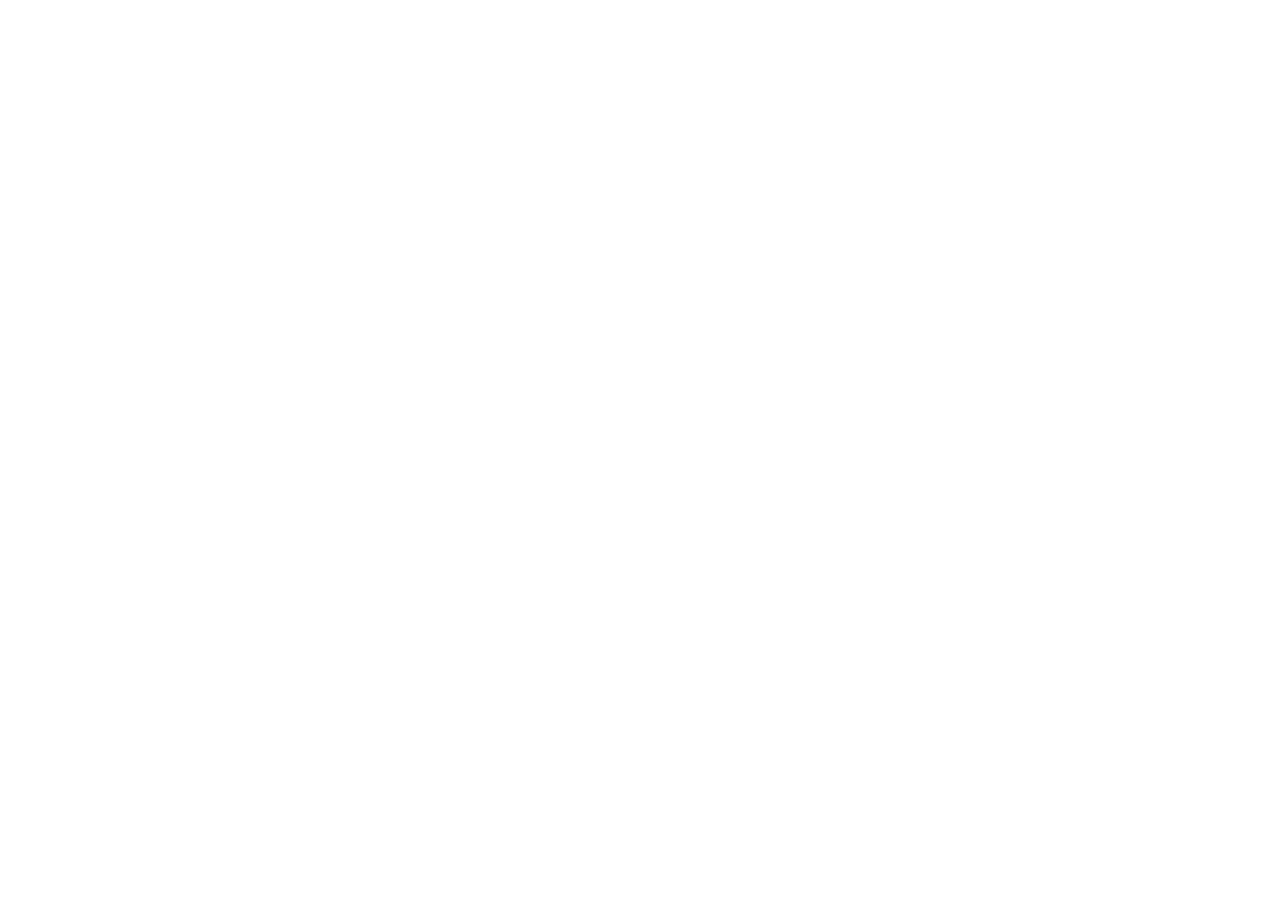
==== flower.html @ 4565fd96 "Add files via upload" ====
<!DOCTYPE html>
<html lang="en">

<head>
  <meta charset="UTF-8">
  <meta http-equiv="X-UA-Compatible" content="IE=edge">
  <meta name="viewport" content="width=device-width, initial-scale=1.0">
  <link rel="shortcut icon" href="images/gift.png" type="image/x-icon">
  <link rel="stylesheet" href="css/style.css">

  <!-- Document Title -->
  <title>FLOWERS</title>
</head>

<body class="not-loaded">
  <!-- Background -->
  <div class="night"></div>

  <!-- Flower -->
  <div class="flowers">
    <div class="flower flower--1">
      <div class="flower__leafs flower__leafs--1">
        <div class="flower__leaf flower__leaf--1"></div>
        <div class="flower__leaf flower__leaf--2"></div>
        <div class="flower__leaf flower__leaf--3"></div>
        <div class="flower__leaf flower__leaf--4"></div>
        <div class="flower__white-circle"></div>

        <div class="flower__light flower__light--1"></div>
        <div class="flower__light flower__light--2"></div>
        <div class="flower__light flower__light--3"></div>
        <div class="flower__light flower__light--4"></div>
        <div class="flower__light flower__light--5"></div>
        <div class="flower__light flower__light--6"></div>
        <div class="flower__light flower__light--7"></div>
        <div class="flower__light flower__light--8"></div>

      </div>
      <div class="flower__line">
        <div class="flower__line__leaf flower__line__leaf--1"></div>
        <div class="flower__line__leaf flower__line__leaf--2"></div>
        <div class="flower__line__leaf flower__line__leaf--3"></div>
        <div class="flower__line__leaf flower__line__leaf--4"></div>
        <div class="flower__line__leaf flower__line__leaf--5"></div>
        <div class="flower__line__leaf flower__line__leaf--6"></div>
      </div>
    </div>

    <div class="flower flower--2">
      <div class="flower__leafs flower__leafs--2">
        <div class="flower__leaf flower__leaf--1"></div>
        <div class="flower__leaf flower__leaf--2"></div>
        <div class="flower__leaf flower__leaf--3"></div>
        <div class="flower__leaf flower__leaf--4"></div>
        <div class="flower__white-circle"></div>

        <div class="flower__light flower__light--1"></div>
        <div class="flower__light flower__light--2"></div>
        <div class="flower__light flower__light--3"></div>
        <div class="flower__light flower__light--4"></div>
        <div class="flower__light flower__light--5"></div>
        <div class="flower__light flower__light--6"></div>
        <div class="flower__light flower__light--7"></div>
        <div class="flower__light flower__light--8"></div>

      </div>
      <div class="flower__line">
        <div class="flower__line__leaf flower__line__leaf--1"></div>
        <div class="flower__line__leaf flower__line__leaf--2"></div>
        <div class="flower__line__leaf flower__line__leaf--3"></div>
        <div class="flower__line__leaf flower__line__leaf--4"></div>
      </div>
    </div>

    <div class="flower flower--3">
      <div class="flower__leafs flower__leafs--3">
        <div class="flower__leaf flower__leaf--1"></div>
        <div class="flower__leaf flower__leaf--2"></div>
        <div class="flower__leaf flower__leaf--3"></div>
        <div class="flower__leaf flower__leaf--4"></div>
        <div class="flower__white-circle"></div>

        <div class="flower__light flower__light--1"></div>
        <div class="flower__light flower__light--2"></div>
        <div class="flower__light flower__light--3"></div>
        <div class="flower__light flower__light--4"></div>
        <div class="flower__light flower__light--5"></div>
        <div class="flower__light flower__light--6"></div>
        <div class="flower__light flower__light--7"></div>
        <div class="flower__light flower__light--8"></div>

      </div>
      <div class="flower__line">
        <div class="flower__line__leaf flower__line__leaf--1"></div>
        <div class="flower__line__leaf flower__line__leaf--2"></div>
        <div class="flower__line__leaf flower__line__leaf--3"></div>
        <div class="flower__line__leaf flower__line__leaf--4"></div>
      </div>
    </div>

    <div class="grow-ans" style="--d:1.2s">
      <div class="flower__g-long">
        <div class="flower__g-long__top"></div>
        <div class="flower__g-long__bottom"></div>
      </div>
    </div>

    <div class="growing-grass">
      <div class="flower__grass flower__grass--1">
        <div class="flower__grass--top"></div>
        <div class="flower__grass--bottom"></div>
        <div class="flower__grass__leaf flower__grass__leaf--1"></div>
        <div class="flower__grass__leaf flower__grass__leaf--2"></div>
        <div class="flower__grass__leaf flower__grass__leaf--3"></div>
        <div class="flower__grass__leaf flower__grass__leaf--4"></div>
        <div class="flower__grass__leaf flower__grass__leaf--5"></div>
        <div class="flower__grass__leaf flower__grass__leaf--6"></div>
        <div class="flower__grass__leaf flower__grass__leaf--7"></div>
        <div class="flower__grass__leaf flower__grass__leaf--8"></div>
        <div class="flower__grass__overlay"></div>
      </div>
    </div>

    <div class="growing-grass">
      <div class="flower__grass flower__grass--2">
        <div class="flower__grass--top"></div>
        <div class="flower__grass--bottom"></div>
        <div class="flower__grass__leaf flower__grass__leaf--1"></div>
        <div class="flower__grass__leaf flower__grass__leaf--2"></div>
        <div class="flower__grass__leaf flower__grass__leaf--3"></div>
        <div class="flower__grass__leaf flower__grass__leaf--4"></div>
        <div class="flower__grass__leaf flower__grass__leaf--5"></div>
        <div class="flower__grass__leaf flower__grass__leaf--6"></div>
        <div class="flower__grass__leaf flower__grass__leaf--7"></div>
        <div class="flower__grass__leaf flower__grass__leaf--8"></div>
        <div class="flower__grass__overlay"></div>
      </div>
    </div>

    <div class="grow-ans" style="--d:2.4s">
      <div class="flower__g-right flower__g-right--1">
        <div class="leaf"></div>
      </div>
    </div>

    <div class="grow-ans" style="--d:2.8s">
      <div class="flower__g-right flower__g-right--2">
        <div class="leaf"></div>
      </div>
    </div>

    <div class="grow-ans" style="--d:2.8s">
      <div class="flower__g-front">
        <div class="flower__g-front__leaf-wrapper flower__g-front__leaf-wrapper--1">
          <div class="flower__g-front__leaf"></div>
        </div>
        <div class="flower__g-front__leaf-wrapper flower__g-front__leaf-wrapper--2">
          <div class="flower__g-front__leaf"></div>
        </div>
        <div class="flower__g-front__leaf-wrapper flower__g-front__leaf-wrapper--3">
          <div class="flower__g-front__leaf"></div>
        </div>
        <div class="flower__g-front__leaf-wrapper flower__g-front__leaf-wrapper--4">
          <div class="flower__g-front__leaf"></div>
        </div>
        <div class="flower__g-front__leaf-wrapper flower__g-front__leaf-wrapper--5">
          <div class="flower__g-front__leaf"></div>
        </div>
        <div class="flower__g-front__leaf-wrapper flower__g-front__leaf-wrapper--6">
          <div class="flower__g-front__leaf"></div>
        </div>
        <div class="flower__g-front__leaf-wrapper flower__g-front__leaf-wrapper--7">
          <div class="flower__g-front__leaf"></div>
        </div>
        <div class="flower__g-front__leaf-wrapper flower__g-front__leaf-wrapper--8">
          <div class="flower__g-front__leaf"></div>
        </div>
        <div class="flower__g-front__line"></div>
      </div>
    </div>

    <div class="grow-ans" style="--d:3.2s">
      <div class="flower__g-fr">
        <div class="leaf"></div>
        <div class="flower__g-fr__leaf flower__g-fr__leaf--1"></div>
        <div class="flower__g-fr__leaf flower__g-fr__leaf--2"></div>
        <div class="flower__g-fr__leaf flower__g-fr__leaf--3"></div>
        <div class="flower__g-fr__leaf flower__g-fr__leaf--4"></div>
        <div class="flower__g-fr__leaf flower__g-fr__leaf--5"></div>
        <div class="flower__g-fr__leaf flower__g-fr__leaf--6"></div>
        <div class="flower__g-fr__leaf flower__g-fr__leaf--7"></div>
        <div class="flower__g-fr__leaf flower__g-fr__leaf--8"></div>
      </div>
    </div>

    <div class="long-g long-g--0">
      <div class="grow-ans" style="--d:3s">
        <div class="leaf leaf--0"></div>
      </div>
      <div class="grow-ans" style="--d:2.2s">
        <div class="leaf leaf--1"></div>
      </div>
      <div class="grow-ans" style="--d:3.4s">
        <div class="leaf leaf--2"></div>
      </div>
      <div class="grow-ans" style="--d:3.6s">
        <div class="leaf leaf--3"></div>
      </div>
    </div>

    <div class="long-g long-g--1">
      <div class="grow-ans" style="--d:3.6s">
        <div class="leaf leaf--0"></div>
      </div>
      <div class="grow-ans" style="--d:3.8s">
        <div class="leaf leaf--1"></div>
      </div>
      <div class="grow-ans" style="--d:4s">
        <div class="leaf leaf--2"></div>
      </div>
      <div class="grow-ans" style="--d:4.2s">
        <div class="leaf leaf--3"></div>
      </div>
    </div>

    <div class="long-g long-g--2">
      <div class="grow-ans" style="--d:4s">
        <div class="leaf leaf--0"></div>
      </div>
      <div class="grow-ans" style="--d:4.2s">
        <div class="leaf leaf--1"></div>
      </div>
      <div class="grow-ans" style="--d:4.4s">
        <div class="leaf leaf--2"></div>
      </div>
      <div class="grow-ans" style="--d:4.6s">
        <div class="leaf leaf--3"></div>
      </div>
    </div>

    <div class="long-g long-g--3">
      <div class="grow-ans" style="--d:4s">
        <div class="leaf leaf--0"></div>
      </div>
      <div class="grow-ans" style="--d:4.2s">
        <div class="leaf leaf--1"></div>
      </div>
      <div class="grow-ans" style="--d:3s">
        <div class="leaf leaf--2"></div>
      </div>
      <div class="grow-ans" style="--d:3.6s">
        <div class="leaf leaf--3"></div>
      </div>
    </div>

    <div class="long-g long-g--4">
      <div class="grow-ans" style="--d:4s">
        <div class="leaf leaf--0"></div>
      </div>
      <div class="grow-ans" style="--d:4.2s">
        <div class="leaf leaf--1"></div>
      </div>
      <div class="grow-ans" style="--d:3s">
        <div class="leaf leaf--2"></div>
      </div>
      <div class="grow-ans" style="--d:3.6s">
        <div class="leaf leaf--3"></div>
      </div>
    </div>

    <div class="long-g long-g--5">
      <div class="grow-ans" style="--d:4s">
        <div class="leaf leaf--0"></div>
      </div>
      <div class="grow-ans" style="--d:4.2s">
        <div class="leaf leaf--1"></div>
      </div>
      <div class="grow-ans" style="--d:3s">
        <div class="leaf leaf--2"></div>
      </div>
      <div class="grow-ans" style="--d:3.6s">
        <div class="leaf leaf--3"></div>
      </div>
    </div>

    <div class="long-g long-g--6">
      <div class="grow-ans" style="--d:4.2s">
        <div class="leaf leaf--0"></div>
      </div>
      <div class="grow-ans" style="--d:4.4s">
        <div class="leaf leaf--1"></div>
      </div>
      <div class="grow-ans" style="--d:4.6s">
        <div class="leaf leaf--2"></div>
      </div>
      <div class="grow-ans" style="--d:4.8s">
        <div class="leaf leaf--3"></div>
      </div>
    </div>

    <div class="long-g long-g--7">
      <div class="grow-ans" style="--d:3s">
        <div class="leaf leaf--0"></div>
      </div>
      <div class="grow-ans" style="--d:3.2s">
        <div class="leaf leaf--1"></div>
      </div>
      <div class="grow-ans" style="--d:3.5s">
        <div class="leaf leaf--2"></div>
      </div>
      <div class="grow-ans" style="--d:3.6s">
        <div class="leaf leaf--3"></div>
      </div>
    </div>
  </div>

  <!-- Title -->
  <h1 class="title"><span id="title"></span></h1>
</body>

</html>

<!-- Import Javascript -->
<script src="js/main.js"></script>
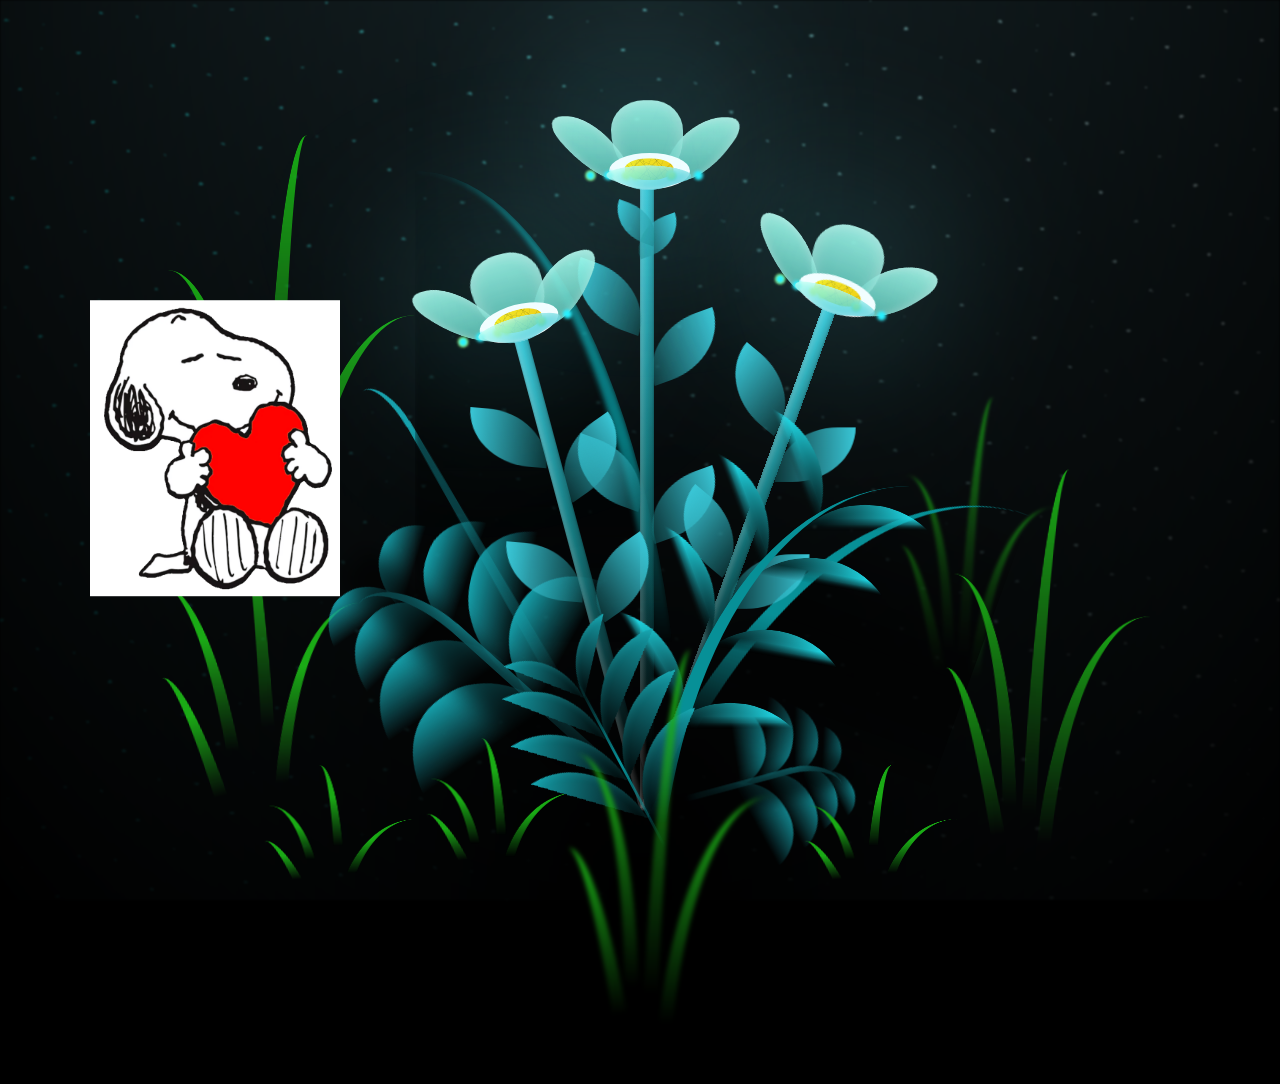
==== commit 27d52bd0: "snoopy works!! and added a cute miffy" ====
--- a/flower.html
+++ b/flower.html
@@ -1,324 +1,325 @@
-<!DOCTYPE html>
-<html lang="en">
-
-<head>
-  <meta charset="UTF-8">
-  <meta http-equiv="X-UA-Compatible" content="IE=edge">
-  <meta name="viewport" content="width=device-width, initial-scale=1.0">
-  <link rel="shortcut icon" href="images/gift.png" type="image/x-icon">
-  <link rel="stylesheet" href="css/style.css">
-
-  <!-- Document Title -->
-  <title>FLOWERS</title>
-</head>
-
-<body class="not-loaded">
-  <!-- Background -->
-  <div class="night"></div>
-
-  <!-- Flower -->
-  <div class="flowers">
-    <div class="flower flower--1">
-      <div class="flower__leafs flower__leafs--1">
-        <div class="flower__leaf flower__leaf--1"></div>
-        <div class="flower__leaf flower__leaf--2"></div>
-        <div class="flower__leaf flower__leaf--3"></div>
-        <div class="flower__leaf flower__leaf--4"></div>
-        <div class="flower__white-circle"></div>
-
-        <div class="flower__light flower__light--1"></div>
-        <div class="flower__light flower__light--2"></div>
-        <div class="flower__light flower__light--3"></div>
-        <div class="flower__light flower__light--4"></div>
-        <div class="flower__light flower__light--5"></div>
-        <div class="flower__light flower__light--6"></div>
-        <div class="flower__light flower__light--7"></div>
-        <div class="flower__light flower__light--8"></div>
-
-      </div>
-      <div class="flower__line">
-        <div class="flower__line__leaf flower__line__leaf--1"></div>
-        <div class="flower__line__leaf flower__line__leaf--2"></div>
-        <div class="flower__line__leaf flower__line__leaf--3"></div>
-        <div class="flower__line__leaf flower__line__leaf--4"></div>
-        <div class="flower__line__leaf flower__line__leaf--5"></div>
-        <div class="flower__line__leaf flower__line__leaf--6"></div>
-      </div>
-    </div>
-
-    <div class="flower flower--2">
-      <div class="flower__leafs flower__leafs--2">
-        <div class="flower__leaf flower__leaf--1"></div>
-        <div class="flower__leaf flower__leaf--2"></div>
-        <div class="flower__leaf flower__leaf--3"></div>
-        <div class="flower__leaf flower__leaf--4"></div>
-        <div class="flower__white-circle"></div>
-
-        <div class="flower__light flower__light--1"></div>
-        <div class="flower__light flower__light--2"></div>
-        <div class="flower__light flower__light--3"></div>
-        <div class="flower__light flower__light--4"></div>
-        <div class="flower__light flower__light--5"></div>
-        <div class="flower__light flower__light--6"></div>
-        <div class="flower__light flower__light--7"></div>
-        <div class="flower__light flower__light--8"></div>
-
-      </div>
-      <div class="flower__line">
-        <div class="flower__line__leaf flower__line__leaf--1"></div>
-        <div class="flower__line__leaf flower__line__leaf--2"></div>
-        <div class="flower__line__leaf flower__line__leaf--3"></div>
-        <div class="flower__line__leaf flower__line__leaf--4"></div>
-      </div>
-    </div>
-
-    <div class="flower flower--3">
-      <div class="flower__leafs flower__leafs--3">
-        <div class="flower__leaf flower__leaf--1"></div>
-        <div class="flower__leaf flower__leaf--2"></div>
-        <div class="flower__leaf flower__leaf--3"></div>
-        <div class="flower__leaf flower__leaf--4"></div>
-        <div class="flower__white-circle"></div>
-
-        <div class="flower__light flower__light--1"></div>
-        <div class="flower__light flower__light--2"></div>
-        <div class="flower__light flower__light--3"></div>
-        <div class="flower__light flower__light--4"></div>
-        <div class="flower__light flower__light--5"></div>
-        <div class="flower__light flower__light--6"></div>
-        <div class="flower__light flower__light--7"></div>
-        <div class="flower__light flower__light--8"></div>
-
-      </div>
-      <div class="flower__line">
-        <div class="flower__line__leaf flower__line__leaf--1"></div>
-        <div class="flower__line__leaf flower__line__leaf--2"></div>
-        <div class="flower__line__leaf flower__line__leaf--3"></div>
-        <div class="flower__line__leaf flower__line__leaf--4"></div>
-      </div>
-    </div>
-
-    <div class="grow-ans" style="--d:1.2s">
-      <div class="flower__g-long">
-        <div class="flower__g-long__top"></div>
-        <div class="flower__g-long__bottom"></div>
-      </div>
-    </div>
-
-    <div class="growing-grass">
-      <div class="flower__grass flower__grass--1">
-        <div class="flower__grass--top"></div>
-        <div class="flower__grass--bottom"></div>
-        <div class="flower__grass__leaf flower__grass__leaf--1"></div>
-        <div class="flower__grass__leaf flower__grass__leaf--2"></div>
-        <div class="flower__grass__leaf flower__grass__leaf--3"></div>
-        <div class="flower__grass__leaf flower__grass__leaf--4"></div>
-        <div class="flower__grass__leaf flower__grass__leaf--5"></div>
-        <div class="flower__grass__leaf flower__grass__leaf--6"></div>
-        <div class="flower__grass__leaf flower__grass__leaf--7"></div>
-        <div class="flower__grass__leaf flower__grass__leaf--8"></div>
-        <div class="flower__grass__overlay"></div>
-      </div>
-    </div>
-
-    <div class="growing-grass">
-      <div class="flower__grass flower__grass--2">
-        <div class="flower__grass--top"></div>
-        <div class="flower__grass--bottom"></div>
-        <div class="flower__grass__leaf flower__grass__leaf--1"></div>
-        <div class="flower__grass__leaf flower__grass__leaf--2"></div>
-        <div class="flower__grass__leaf flower__grass__leaf--3"></div>
-        <div class="flower__grass__leaf flower__grass__leaf--4"></div>
-        <div class="flower__grass__leaf flower__grass__leaf--5"></div>
-        <div class="flower__grass__leaf flower__grass__leaf--6"></div>
-        <div class="flower__grass__leaf flower__grass__leaf--7"></div>
-        <div class="flower__grass__leaf flower__grass__leaf--8"></div>
-        <div class="flower__grass__overlay"></div>
-      </div>
-    </div>
-
-    <div class="grow-ans" style="--d:2.4s">
-      <div class="flower__g-right flower__g-right--1">
-        <div class="leaf"></div>
-      </div>
-    </div>
-
-    <div class="grow-ans" style="--d:2.8s">
-      <div class="flower__g-right flower__g-right--2">
-        <div class="leaf"></div>
-      </div>
-    </div>
-
-    <div class="grow-ans" style="--d:2.8s">
-      <div class="flower__g-front">
-        <div class="flower__g-front__leaf-wrapper flower__g-front__leaf-wrapper--1">
-          <div class="flower__g-front__leaf"></div>
-        </div>
-        <div class="flower__g-front__leaf-wrapper flower__g-front__leaf-wrapper--2">
-          <div class="flower__g-front__leaf"></div>
-        </div>
-        <div class="flower__g-front__leaf-wrapper flower__g-front__leaf-wrapper--3">
-          <div class="flower__g-front__leaf"></div>
-        </div>
-        <div class="flower__g-front__leaf-wrapper flower__g-front__leaf-wrapper--4">
-          <div class="flower__g-front__leaf"></div>
-        </div>
-        <div class="flower__g-front__leaf-wrapper flower__g-front__leaf-wrapper--5">
-          <div class="flower__g-front__leaf"></div>
-        </div>
-        <div class="flower__g-front__leaf-wrapper flower__g-front__leaf-wrapper--6">
-          <div class="flower__g-front__leaf"></div>
-        </div>
-        <div class="flower__g-front__leaf-wrapper flower__g-front__leaf-wrapper--7">
-          <div class="flower__g-front__leaf"></div>
-        </div>
-        <div class="flower__g-front__leaf-wrapper flower__g-front__leaf-wrapper--8">
-          <div class="flower__g-front__leaf"></div>
-        </div>
-        <div class="flower__g-front__line"></div>
-      </div>
-    </div>
-
-    <div class="grow-ans" style="--d:3.2s">
-      <div class="flower__g-fr">
-        <div class="leaf"></div>
-        <div class="flower__g-fr__leaf flower__g-fr__leaf--1"></div>
-        <div class="flower__g-fr__leaf flower__g-fr__leaf--2"></div>
-        <div class="flower__g-fr__leaf flower__g-fr__leaf--3"></div>
-        <div class="flower__g-fr__leaf flower__g-fr__leaf--4"></div>
-        <div class="flower__g-fr__leaf flower__g-fr__leaf--5"></div>
-        <div class="flower__g-fr__leaf flower__g-fr__leaf--6"></div>
-        <div class="flower__g-fr__leaf flower__g-fr__leaf--7"></div>
-        <div class="flower__g-fr__leaf flower__g-fr__leaf--8"></div>
-      </div>
-    </div>
-
-    <div class="long-g long-g--0">
-      <div class="grow-ans" style="--d:3s">
-        <div class="leaf leaf--0"></div>
-      </div>
-      <div class="grow-ans" style="--d:2.2s">
-        <div class="leaf leaf--1"></div>
-      </div>
-      <div class="grow-ans" style="--d:3.4s">
-        <div class="leaf leaf--2"></div>
-      </div>
-      <div class="grow-ans" style="--d:3.6s">
-        <div class="leaf leaf--3"></div>
-      </div>
-    </div>
-
-    <div class="long-g long-g--1">
-      <div class="grow-ans" style="--d:3.6s">
-        <div class="leaf leaf--0"></div>
-      </div>
-      <div class="grow-ans" style="--d:3.8s">
-        <div class="leaf leaf--1"></div>
-      </div>
-      <div class="grow-ans" style="--d:4s">
-        <div class="leaf leaf--2"></div>
-      </div>
-      <div class="grow-ans" style="--d:4.2s">
-        <div class="leaf leaf--3"></div>
-      </div>
-    </div>
-
-    <div class="long-g long-g--2">
-      <div class="grow-ans" style="--d:4s">
-        <div class="leaf leaf--0"></div>
-      </div>
-      <div class="grow-ans" style="--d:4.2s">
-        <div class="leaf leaf--1"></div>
-      </div>
-      <div class="grow-ans" style="--d:4.4s">
-        <div class="leaf leaf--2"></div>
-      </div>
-      <div class="grow-ans" style="--d:4.6s">
-        <div class="leaf leaf--3"></div>
-      </div>
-    </div>
-
-    <div class="long-g long-g--3">
-      <div class="grow-ans" style="--d:4s">
-        <div class="leaf leaf--0"></div>
-      </div>
-      <div class="grow-ans" style="--d:4.2s">
-        <div class="leaf leaf--1"></div>
-      </div>
-      <div class="grow-ans" style="--d:3s">
-        <div class="leaf leaf--2"></div>
-      </div>
-      <div class="grow-ans" style="--d:3.6s">
-        <div class="leaf leaf--3"></div>
-      </div>
-    </div>
-
-    <div class="long-g long-g--4">
-      <div class="grow-ans" style="--d:4s">
-        <div class="leaf leaf--0"></div>
-      </div>
-      <div class="grow-ans" style="--d:4.2s">
-        <div class="leaf leaf--1"></div>
-      </div>
-      <div class="grow-ans" style="--d:3s">
-        <div class="leaf leaf--2"></div>
-      </div>
-      <div class="grow-ans" style="--d:3.6s">
-        <div class="leaf leaf--3"></div>
-      </div>
-    </div>
-
-    <div class="long-g long-g--5">
-      <div class="grow-ans" style="--d:4s">
-        <div class="leaf leaf--0"></div>
-      </div>
-      <div class="grow-ans" style="--d:4.2s">
-        <div class="leaf leaf--1"></div>
-      </div>
-      <div class="grow-ans" style="--d:3s">
-        <div class="leaf leaf--2"></div>
-      </div>
-      <div class="grow-ans" style="--d:3.6s">
-        <div class="leaf leaf--3"></div>
-      </div>
-    </div>
-
-    <div class="long-g long-g--6">
-      <div class="grow-ans" style="--d:4.2s">
-        <div class="leaf leaf--0"></div>
-      </div>
-      <div class="grow-ans" style="--d:4.4s">
-        <div class="leaf leaf--1"></div>
-      </div>
-      <div class="grow-ans" style="--d:4.6s">
-        <div class="leaf leaf--2"></div>
-      </div>
-      <div class="grow-ans" style="--d:4.8s">
-        <div class="leaf leaf--3"></div>
-      </div>
-    </div>
-
-    <div class="long-g long-g--7">
-      <div class="grow-ans" style="--d:3s">
-        <div class="leaf leaf--0"></div>
-      </div>
-      <div class="grow-ans" style="--d:3.2s">
-        <div class="leaf leaf--1"></div>
-      </div>
-      <div class="grow-ans" style="--d:3.5s">
-        <div class="leaf leaf--2"></div>
-      </div>
-      <div class="grow-ans" style="--d:3.6s">
-        <div class="leaf leaf--3"></div>
-      </div>
-    </div>
-  </div>
-
-  <!-- Title -->
-  <h1 class="title"><span id="title"></span></h1>
-</body>
-
-</html>
-
-<!-- Import Javascript -->
-<script src="js/main.js"></script>+<!DOCTYPE html>
+<html lang="en">
+<head>
+    <meta charset="UTF-8">
+    <meta http-equiv="X-UA-Compatible" content="IE=edge">
+    <meta name="viewport" content="width=device-width, initial-scale=1.0">
+    <link rel="stylesheet" href="css/main.css">
+    <link rel="icon" href="img/flowers.png" type="image/x-icon">
+    <title>flowersForFrancheska</title>
+</head>
+<body class="container">
+
+  <h1 id="title"></h1>
+
+
+  <div class="image2-container" style="position: fixed; left: 90px; top: 50%; transform: translateY(-50%); z-index: 1000;">
+    <img src="img/snoopyHoldingHeart.png" alt="snoopyHoldingHeart" class="cute-image2" style="width: 250px;">
+</div>
+
+
+
+
+  <!-- Pembuat code: https://codepen.io/mdusmanansari/pen/BamepLe -->
+    <div class="night"></div>
+    <div class="flowers">
+      <div class="flower flower--1">
+        <div class="flower__leafs flower__leafs--1">
+          <div class="flower__leaf flower__leaf--1"></div>
+          <div class="flower__leaf flower__leaf--2"></div>
+          <div class="flower__leaf flower__leaf--3"></div>
+          <div class="flower__leaf flower__leaf--4"></div>
+          <div class="flower__white-circle"></div>
+  
+          <div class="flower__light flower__light--1"></div>
+          <div class="flower__light flower__light--2"></div>
+          <div class="flower__light flower__light--3"></div>
+          <div class="flower__light flower__light--4"></div>
+          <div class="flower__light flower__light--5"></div>
+          <div class="flower__light flower__light--6"></div>
+          <div class="flower__light flower__light--7"></div>
+          <div class="flower__light flower__light--8"></div>
+  
+        </div>
+        <div class="flower__line">
+          <div class="flower__line__leaf flower__line__leaf--1"></div>
+          <div class="flower__line__leaf flower__line__leaf--2"></div>
+          <div class="flower__line__leaf flower__line__leaf--3"></div>
+          <div class="flower__line__leaf flower__line__leaf--4"></div>
+          <div class="flower__line__leaf flower__line__leaf--5"></div>
+          <div class="flower__line__leaf flower__line__leaf--6"></div>
+        </div>
+      </div>
+  
+      <div class="flower flower--2">
+        <div class="flower__leafs flower__leafs--2">
+          <div class="flower__leaf flower__leaf--1"></div>
+          <div class="flower__leaf flower__leaf--2"></div>
+          <div class="flower__leaf flower__leaf--3"></div>
+          <div class="flower__leaf flower__leaf--4"></div>
+          <div class="flower__white-circle"></div>
+  
+          <div class="flower__light flower__light--1"></div>
+          <div class="flower__light flower__light--2"></div>
+          <div class="flower__light flower__light--3"></div>
+          <div class="flower__light flower__light--4"></div>
+          <div class="flower__light flower__light--5"></div>
+          <div class="flower__light flower__light--6"></div>
+          <div class="flower__light flower__light--7"></div>
+          <div class="flower__light flower__light--8"></div>
+  
+        </div>
+        <div class="flower__line">
+          <div class="flower__line__leaf flower__line__leaf--1"></div>
+          <div class="flower__line__leaf flower__line__leaf--2"></div>
+          <div class="flower__line__leaf flower__line__leaf--3"></div>
+          <div class="flower__line__leaf flower__line__leaf--4"></div>
+        </div>
+      </div>
+  
+      <div class="flower flower--3">
+        <div class="flower__leafs flower__leafs--3">
+          <div class="flower__leaf flower__leaf--1"></div>
+          <div class="flower__leaf flower__leaf--2"></div>
+          <div class="flower__leaf flower__leaf--3"></div>
+          <div class="flower__leaf flower__leaf--4"></div>
+          <div class="flower__white-circle"></div>
+  
+          <div class="flower__light flower__light--1"></div>
+          <div class="flower__light flower__light--2"></div>
+          <div class="flower__light flower__light--3"></div>
+          <div class="flower__light flower__light--4"></div>
+          <div class="flower__light flower__light--5"></div>
+          <div class="flower__light flower__light--6"></div>
+          <div class="flower__light flower__light--7"></div>
+          <div class="flower__light flower__light--8"></div>
+  
+        </div>
+        <div class="flower__line">
+          <div class="flower__line__leaf flower__line__leaf--1"></div>
+          <div class="flower__line__leaf flower__line__leaf--2"></div>
+          <div class="flower__line__leaf flower__line__leaf--3"></div>
+          <div class="flower__line__leaf flower__line__leaf--4"></div>
+        </div>
+      </div>
+  
+      <div class="grow-ans" style="--d:1.2s">
+        <div class="flower__g-long">
+          <div class="flower__g-long__top"></div>
+          <div class="flower__g-long__bottom"></div>
+        </div>
+      </div>
+  
+      <div class="growing-grass">
+        <div class="flower__grass flower__grass--1">
+          <div class="flower__grass--top"></div>
+          <div class="flower__grass--bottom"></div>
+          <div class="flower__grass__leaf flower__grass__leaf--1"></div>
+          <div class="flower__grass__leaf flower__grass__leaf--2"></div>
+          <div class="flower__grass__leaf flower__grass__leaf--3"></div>
+          <div class="flower__grass__leaf flower__grass__leaf--4"></div>
+          <div class="flower__grass__leaf flower__grass__leaf--5"></div>
+          <div class="flower__grass__leaf flower__grass__leaf--6"></div>
+          <div class="flower__grass__leaf flower__grass__leaf--7"></div>
+          <div class="flower__grass__leaf flower__grass__leaf--8"></div>
+          <div class="flower__grass__overlay"></div>
+        </div>
+      </div>
+  
+      <div class="growing-grass">
+        <div class="flower__grass flower__grass--2">
+          <div class="flower__grass--top"></div>
+          <div class="flower__grass--bottom"></div>
+          <div class="flower__grass__leaf flower__grass__leaf--1"></div>
+          <div class="flower__grass__leaf flower__grass__leaf--2"></div>
+          <div class="flower__grass__leaf flower__grass__leaf--3"></div>
+          <div class="flower__grass__leaf flower__grass__leaf--4"></div>
+          <div class="flower__grass__leaf flower__grass__leaf--5"></div>
+          <div class="flower__grass__leaf flower__grass__leaf--6"></div>
+          <div class="flower__grass__leaf flower__grass__leaf--7"></div>
+          <div class="flower__grass__leaf flower__grass__leaf--8"></div>
+          <div class="flower__grass__overlay"></div>
+        </div>
+      </div>
+  
+      <div class="grow-ans" style="--d:2.4s">
+        <div class="flower__g-right flower__g-right--1">
+          <div class="leaf"></div>
+        </div>
+      </div>
+  
+      <div class="grow-ans" style="--d:2.8s">
+        <div class="flower__g-right flower__g-right--2">
+          <div class="leaf"></div>
+        </div>
+      </div>
+  
+      <div class="grow-ans" style="--d:2.8s">
+        <div class="flower__g-front">
+          <div class="flower__g-front__leaf-wrapper flower__g-front__leaf-wrapper--1">
+            <div class="flower__g-front__leaf"></div>
+          </div>
+          <div class="flower__g-front__leaf-wrapper flower__g-front__leaf-wrapper--2">
+            <div class="flower__g-front__leaf"></div>
+          </div>
+          <div class="flower__g-front__leaf-wrapper flower__g-front__leaf-wrapper--3">
+            <div class="flower__g-front__leaf"></div>
+          </div>
+          <div class="flower__g-front__leaf-wrapper flower__g-front__leaf-wrapper--4">
+            <div class="flower__g-front__leaf"></div>
+          </div>
+          <div class="flower__g-front__leaf-wrapper flower__g-front__leaf-wrapper--5">
+            <div class="flower__g-front__leaf"></div>
+          </div>
+          <div class="flower__g-front__leaf-wrapper flower__g-front__leaf-wrapper--6">
+            <div class="flower__g-front__leaf"></div>
+          </div>
+          <div class="flower__g-front__leaf-wrapper flower__g-front__leaf-wrapper--7">
+            <div class="flower__g-front__leaf"></div>
+          </div>
+          <div class="flower__g-front__leaf-wrapper flower__g-front__leaf-wrapper--8">
+            <div class="flower__g-front__leaf"></div>
+          </div>
+          <div class="flower__g-front__line"></div>
+        </div>
+      </div>
+  
+      <div class="grow-ans" style="--d:3.2s">
+        <div class="flower__g-fr">
+          <div class="leaf"></div>
+          <div class="flower__g-fr__leaf flower__g-fr__leaf--1"></div>
+          <div class="flower__g-fr__leaf flower__g-fr__leaf--2"></div>
+          <div class="flower__g-fr__leaf flower__g-fr__leaf--3"></div>
+          <div class="flower__g-fr__leaf flower__g-fr__leaf--4"></div>
+          <div class="flower__g-fr__leaf flower__g-fr__leaf--5"></div>
+          <div class="flower__g-fr__leaf flower__g-fr__leaf--6"></div>
+          <div class="flower__g-fr__leaf flower__g-fr__leaf--7"></div>
+          <div class="flower__g-fr__leaf flower__g-fr__leaf--8"></div>
+        </div>
+      </div>
+  
+      <div class="long-g long-g--0">
+        <div class="grow-ans" style="--d:3s">
+          <div class="leaf leaf--0"></div>
+        </div>
+        <div class="grow-ans" style="--d:2.2s">
+          <div class="leaf leaf--1"></div>
+        </div>
+        <div class="grow-ans" style="--d:3.4s">
+          <div class="leaf leaf--2"></div>
+        </div>
+        <div class="grow-ans" style="--d:3.6s">
+          <div class="leaf leaf--3"></div>
+        </div>
+      </div>
+  
+      <div class="long-g long-g--1">
+        <div class="grow-ans" style="--d:3.6s">
+          <div class="leaf leaf--0"></div>
+        </div>
+        <div class="grow-ans" style="--d:3.8s">
+          <div class="leaf leaf--1"></div>
+        </div>
+        <div class="grow-ans" style="--d:4s">
+          <div class="leaf leaf--2"></div>
+        </div>
+        <div class="grow-ans" style="--d:4.2s">
+          <div class="leaf leaf--3"></div>
+        </div>
+      </div>
+  
+      <div class="long-g long-g--2">
+        <div class="grow-ans" style="--d:4s">
+          <div class="leaf leaf--0"></div>
+        </div>
+        <div class="grow-ans" style="--d:4.2s">
+          <div class="leaf leaf--1"></div>
+        </div>
+        <div class="grow-ans" style="--d:4.4s">
+          <div class="leaf leaf--2"></div>
+        </div>
+        <div class="grow-ans" style="--d:4.6s">
+          <div class="leaf leaf--3"></div>
+        </div>
+      </div>
+  
+      <div class="long-g long-g--3">
+        <div class="grow-ans" style="--d:4s">
+          <div class="leaf leaf--0"></div>
+        </div>
+        <div class="grow-ans" style="--d:4.2s">
+          <div class="leaf leaf--1"></div>
+        </div>
+        <div class="grow-ans" style="--d:3s">
+          <div class="leaf leaf--2"></div>
+        </div>
+        <div class="grow-ans" style="--d:3.6s">
+          <div class="leaf leaf--3"></div>
+        </div>
+      </div>
+  
+      <div class="long-g long-g--4">
+        <div class="grow-ans" style="--d:4s">
+          <div class="leaf leaf--0"></div>
+        </div>
+        <div class="grow-ans" style="--d:4.2s">
+          <div class="leaf leaf--1"></div>
+        </div>
+        <div class="grow-ans" style="--d:3s">
+          <div class="leaf leaf--2"></div>
+        </div>
+        <div class="grow-ans" style="--d:3.6s">
+          <div class="leaf leaf--3"></div>
+        </div>
+      </div>
+  
+      <div class="long-g long-g--5">
+        <div class="grow-ans" style="--d:4s">
+          <div class="leaf leaf--0"></div>
+        </div>
+        <div class="grow-ans" style="--d:4.2s">
+          <div class="leaf leaf--1"></div>
+        </div>
+        <div class="grow-ans" style="--d:3s">
+          <div class="leaf leaf--2"></div>
+        </div>
+        <div class="grow-ans" style="--d:3.6s">
+          <div class="leaf leaf--3"></div>
+        </div>
+      </div>
+  
+      <div class="long-g long-g--6">
+        <div class="grow-ans" style="--d:4.2s">
+          <div class="leaf leaf--0"></div>
+        </div>
+        <div class="grow-ans" style="--d:4.4s">
+          <div class="leaf leaf--1"></div>
+        </div>
+        <div class="grow-ans" style="--d:4.6s">
+          <div class="leaf leaf--2"></div>
+        </div>
+        <div class="grow-ans" style="--d:4.8s">
+          <div class="leaf leaf--3"></div>
+        </div>
+      </div>
+  
+      <div class="long-g long-g--7">
+        <div class="grow-ans" style="--d:3s">
+          <div class="leaf leaf--0"></div>
+        </div>
+        <div class="grow-ans" style="--d:3.2s">
+          <div class="leaf leaf--1"></div>
+        </div>
+        <div class="grow-ans" style="--d:3.5s">
+          <div class="leaf leaf--2"></div>
+        </div>
+        <div class="grow-ans" style="--d:3.6s">
+          <div class="leaf leaf--3"></div>
+        </div>
+      </div>
+    </div>
+
+
+    <script src="main.js"></script>
+  </body>
+</html>
--- a/css/main.css
+++ b/css/main.css
@@ -0,0 +1,1334 @@
+*,
+*::after,
+*::before {
+  padding: 0;
+  margin: 0;
+  box-sizing: border-box;
+}
+
+:root {
+  --dark-color: #000;
+}
+
+body {
+  display: flex;
+  align-items: flex-end;
+  justify-content: center;
+  min-height: 100vh;
+  background-color: var(--dark-color);
+  overflow: visible;
+  perspective: 1000px;
+}
+
+.night {
+  position: fixed;
+  left: 50%;
+  top: 0;
+  transform: translateX(-50%);
+  width: 100%;
+  height: 100%;
+  filter: blur(0.1vmin);
+  background-image: radial-gradient(ellipse at top, transparent 0%, var(--dark-color)), 
+                    radial-gradient(ellipse at bottom, var(--dark-color), rgba(145, 233, 255, 0.2)), 
+                    repeating-linear-gradient(220deg, rgb(0, 0, 0) 0px, rgb(0, 0, 0) 19px, transparent 19px, transparent 22px), 
+                    repeating-linear-gradient(189deg, rgb(0, 0, 0) 0px, rgb(0, 0, 0) 19px, transparent 19px, transparent 22px), 
+                    repeating-linear-gradient(148deg, rgb(0, 0, 0) 0px, rgb(0, 0, 0) 19px, transparent 19px, transparent 22px), 
+                    linear-gradient(90deg, rgb(0, 255, 250), rgb(240, 240, 240));
+  z-index: -1; /* Send the background to the back */
+}
+
+
+.flowers {
+  position: fixed;  /* Keeps flowers centered on the screen */
+  top: 100%;
+  left: 50%;
+  transform: translate(-50%, -50%);  /* Ensures proper centering */
+  z-index: 10; /* Keeps them visible */
+  width: auto;
+  height: auto;
+}
+
+
+.flower {
+  position: absolute;
+  bottom: 10vmin;
+  transform-origin: bottom center;
+  z-index: 10;
+  --fl-speed: 0.8s;
+}
+.flower--1 {
+  -webkit-animation: moving-flower-1 4s linear infinite;
+          animation: moving-flower-1 4s linear infinite;
+}
+.flower--1 .flower__line {
+  height: 70vmin;
+  -webkit-animation-delay: 0.3s;
+          animation-delay: 0.3s;
+}
+.flower--1 .flower__line__leaf--1 {
+  -webkit-animation: blooming-leaf-right var(--fl-speed) 1.6s backwards;
+          animation: blooming-leaf-right var(--fl-speed) 1.6s backwards;
+}
+.flower--1 .flower__line__leaf--2 {
+  -webkit-animation: blooming-leaf-right var(--fl-speed) 1.4s backwards;
+          animation: blooming-leaf-right var(--fl-speed) 1.4s backwards;
+}
+.flower--1 .flower__line__leaf--3 {
+  -webkit-animation: blooming-leaf-left var(--fl-speed) 1.2s backwards;
+          animation: blooming-leaf-left var(--fl-speed) 1.2s backwards;
+}
+.flower--1 .flower__line__leaf--4 {
+  -webkit-animation: blooming-leaf-left var(--fl-speed) 1s backwards;
+          animation: blooming-leaf-left var(--fl-speed) 1s backwards;
+}
+.flower--1 .flower__line__leaf--5 {
+  -webkit-animation: blooming-leaf-right var(--fl-speed) 1.8s backwards;
+          animation: blooming-leaf-right var(--fl-speed) 1.8s backwards;
+}
+.flower--1 .flower__line__leaf--6 {
+  -webkit-animation: blooming-leaf-left var(--fl-speed) 2s backwards;
+          animation: blooming-leaf-left var(--fl-speed) 2s backwards;
+}
+.flower--2 {
+  left: 50%;
+  transform: rotate(20deg);
+  -webkit-animation: moving-flower-2 4s linear infinite;
+          animation: moving-flower-2 4s linear infinite;
+}
+.flower--2 .flower__line {
+  height: 60vmin;
+  -webkit-animation-delay: 0.6s;
+          animation-delay: 0.6s;
+}
+.flower--2 .flower__line__leaf--1 {
+  -webkit-animation: blooming-leaf-right var(--fl-speed) 1.9s backwards;
+          animation: blooming-leaf-right var(--fl-speed) 1.9s backwards;
+}
+.flower--2 .flower__line__leaf--2 {
+  -webkit-animation: blooming-leaf-right var(--fl-speed) 1.7s backwards;
+          animation: blooming-leaf-right var(--fl-speed) 1.7s backwards;
+}
+.flower--2 .flower__line__leaf--3 {
+  -webkit-animation: blooming-leaf-left var(--fl-speed) 1.5s backwards;
+          animation: blooming-leaf-left var(--fl-speed) 1.5s backwards;
+}
+.flower--2 .flower__line__leaf--4 {
+  -webkit-animation: blooming-leaf-left var(--fl-speed) 1.3s backwards;
+          animation: blooming-leaf-left var(--fl-speed) 1.3s backwards;
+}
+.flower--3 {
+  left: 50%;
+  transform: rotate(-15deg);
+  -webkit-animation: moving-flower-3 4s linear infinite;
+          animation: moving-flower-3 4s linear infinite;
+}
+.flower--3 .flower__line {
+  -webkit-animation-delay: 0.9s;
+          animation-delay: 0.9s;
+}
+.flower--3 .flower__line__leaf--1 {
+  -webkit-animation: blooming-leaf-right var(--fl-speed) 2.5s backwards;
+          animation: blooming-leaf-right var(--fl-speed) 2.5s backwards;
+}
+.flower--3 .flower__line__leaf--2 {
+  -webkit-animation: blooming-leaf-right var(--fl-speed) 2.3s backwards;
+          animation: blooming-leaf-right var(--fl-speed) 2.3s backwards;
+}
+.flower--3 .flower__line__leaf--3 {
+  -webkit-animation: blooming-leaf-left var(--fl-speed) 2.1s backwards;
+          animation: blooming-leaf-left var(--fl-speed) 2.1s backwards;
+}
+.flower--3 .flower__line__leaf--4 {
+  -webkit-animation: blooming-leaf-left var(--fl-speed) 1.9s backwards;
+          animation: blooming-leaf-left var(--fl-speed) 1.9s backwards;
+}
+.flower__leafs {
+  position: relative;
+  -webkit-animation: blooming-flower 2s backwards;
+          animation: blooming-flower 2s backwards;
+}
+.flower__leafs--1 {
+  -webkit-animation-delay: 1.1s;
+          animation-delay: 1.1s;
+}
+.flower__leafs--2 {
+  -webkit-animation-delay: 1.4s;
+          animation-delay: 1.4s;
+}
+.flower__leafs--3 {
+  -webkit-animation-delay: 1.7s;
+          animation-delay: 1.7s;
+}
+.flower__leafs::after {
+  content: "";
+  position: absolute;
+  left: 0;
+  top: 0;
+  transform: translate(-50%, -100%);
+  width: 8vmin;
+  height: 8vmin;
+  background-color: #6bf0ff;
+  filter: blur(10vmin);
+}
+.flower__leaf {
+  position: absolute;
+  bottom: 0;
+  left: 50%;
+  width: 8vmin;
+  height: 11vmin;
+  border-radius: 51% 49% 47% 53%/44% 45% 55% 69%;
+  background-color: #a7ffee;
+  background-image: linear-gradient(to top, #54b8aa, #a7ffee);
+  transform-origin: bottom center;
+  opacity: 0.9;
+  box-shadow: inset 0 0 2vmin rgba(255, 255, 255, 0.5);
+}
+.flower__leaf--1 {
+  transform: translate(-10%, 1%) rotateY(40deg) rotateX(-50deg);
+}
+.flower__leaf--2 {
+  transform: translate(-50%, -4%) rotateX(40deg);
+}
+.flower__leaf--3 {
+  transform: translate(-90%, 0%) rotateY(45deg) rotateX(50deg);
+}
+.flower__leaf--4 {
+  width: 8vmin;
+  height: 8vmin;
+  transform-origin: bottom left;
+  border-radius: 4vmin 10vmin 4vmin 4vmin;
+  transform: translate(0%, 18%) rotateX(70deg) rotate(-43deg);
+  background-image: linear-gradient(to top, #39c6d6, #a7ffee);
+  z-index: 1;
+  opacity: 0.8;
+}
+.flower__white-circle {
+  position: absolute;
+  left: -3.5vmin;
+  top: -3vmin;
+  width: 9vmin;
+  height: 4vmin;
+  border-radius: 50%;
+  background-color: #fff;
+}
+.flower__white-circle::after {
+  content: "";
+  position: absolute;
+  left: 50%;
+  top: 45%;
+  transform: translate(-50%, -50%);
+  width: 60%;
+  height: 60%;
+  border-radius: inherit;
+  background-image: repeating-linear-gradient(135deg, rgba(0, 0, 0, 0.03) 0px, rgba(0, 0, 0, 0.03) 1px, transparent 1px, transparent 12px), repeating-linear-gradient(45deg, rgba(0, 0, 0, 0.03) 0px, rgba(0, 0, 0, 0.03) 1px, transparent 1px, transparent 12px), repeating-linear-gradient(67.5deg, rgba(0, 0, 0, 0.03) 0px, rgba(0, 0, 0, 0.03) 1px, transparent 1px, transparent 12px), repeating-linear-gradient(135deg, rgba(0, 0, 0, 0.03) 0px, rgba(0, 0, 0, 0.03) 1px, transparent 1px, transparent 12px), repeating-linear-gradient(45deg, rgba(0, 0, 0, 0.03) 0px, rgba(0, 0, 0, 0.03) 1px, transparent 1px, transparent 12px), repeating-linear-gradient(112.5deg, rgba(0, 0, 0, 0.03) 0px, rgba(0, 0, 0, 0.03) 1px, transparent 1px, transparent 12px), repeating-linear-gradient(112.5deg, rgba(0, 0, 0, 0.03) 0px, rgba(0, 0, 0, 0.03) 1px, transparent 1px, transparent 12px), repeating-linear-gradient(45deg, rgba(0, 0, 0, 0.03) 0px, rgba(0, 0, 0, 0.03) 1px, transparent 1px, transparent 12px), repeating-linear-gradient(22.5deg, rgba(0, 0, 0, 0.03) 0px, rgba(0, 0, 0, 0.03) 1px, transparent 1px, transparent 12px), repeating-linear-gradient(45deg, rgba(0, 0, 0, 0.03) 0px, rgba(0, 0, 0, 0.03) 1px, transparent 1px, transparent 12px), repeating-linear-gradient(22.5deg, rgba(0, 0, 0, 0.03) 0px, rgba(0, 0, 0, 0.03) 1px, transparent 1px, transparent 12px), repeating-linear-gradient(135deg, rgba(0, 0, 0, 0.03) 0px, rgba(0, 0, 0, 0.03) 1px, transparent 1px, transparent 12px), repeating-linear-gradient(157.5deg, rgba(0, 0, 0, 0.03) 0px, rgba(0, 0, 0, 0.03) 1px, transparent 1px, transparent 12px), repeating-linear-gradient(67.5deg, rgba(0, 0, 0, 0.03) 0px, rgba(0, 0, 0, 0.03) 1px, transparent 1px, transparent 12px), repeating-linear-gradient(67.5deg, rgba(0, 0, 0, 0.03) 0px, rgba(0, 0, 0, 0.03) 1px, transparent 1px, transparent 12px), linear-gradient(90deg, rgb(255, 235, 18), rgb(255, 206, 0));
+}
+.flower__line {
+  height: 55vmin;
+  width: 1.5vmin;
+  background-image: linear-gradient(to left, rgba(0, 0, 0, 0.2), transparent, rgba(255, 255, 255, 0.2)), linear-gradient(to top, transparent 10%, #14757a, #39c6d6);
+  box-shadow: inset 0 0 2px rgba(0, 0, 0, 0.5);
+  -webkit-animation: grow-flower-tree 4s backwards;
+          animation: grow-flower-tree 4s backwards;
+}
+.flower__line__leaf {
+  --w: 7vmin;
+  --h: calc(var(--w) + 2vmin);
+  position: absolute;
+  top: 20%;
+  left: 90%;
+  width: var(--w);
+  height: var(--h);
+  border-top-right-radius: var(--h);
+  border-bottom-left-radius: var(--h);
+  background-image: linear-gradient(to top, rgba(20, 117, 122, 0.4), #39c6d6);
+}
+.flower__line__leaf--1 {
+  transform: rotate(70deg) rotateY(30deg);
+}
+.flower__line__leaf--2 {
+  top: 45%;
+  transform: rotate(70deg) rotateY(30deg);
+}
+.flower__line__leaf--3, .flower__line__leaf--4, .flower__line__leaf--6 {
+  border-top-right-radius: 0;
+  border-bottom-left-radius: 0;
+  border-top-left-radius: var(--h);
+  border-bottom-right-radius: var(--h);
+  left: -460%;
+  top: 12%;
+  transform: rotate(-70deg) rotateY(30deg);
+}
+.flower__line__leaf--4 {
+  top: 40%;
+}
+.flower__line__leaf--5 {
+  top: 0;
+  transform-origin: left;
+  transform: rotate(70deg) rotateY(30deg) scale(0.6);
+}
+.flower__line__leaf--6 {
+  top: -2%;
+  left: -450%;
+  transform-origin: right;
+  transform: rotate(-70deg) rotateY(30deg) scale(0.6);
+}
+.flower__light {
+  position: absolute;
+  bottom: 0vmin;
+  width: 1vmin;
+  height: 1vmin;
+  background-color: rgb(255, 251, 0);
+  border-radius: 50%;
+  filter: blur(0.2vmin);
+  -webkit-animation: light-ans 4s linear infinite backwards;
+          animation: light-ans 4s linear infinite backwards;
+}
+.flower__light:nth-child(odd) {
+  background-color: #23f0ff;
+}
+.flower__light--1 {
+  left: -2vmin;
+  -webkit-animation-delay: 1s;
+          animation-delay: 1s;
+}
+.flower__light--2 {
+  left: 3vmin;
+  -webkit-animation-delay: 0.5s;
+          animation-delay: 0.5s;
+}
+.flower__light--3 {
+  left: -6vmin;
+  -webkit-animation-delay: 0.3s;
+          animation-delay: 0.3s;
+}
+.flower__light--4 {
+  left: 6vmin;
+  -webkit-animation-delay: 0.9s;
+          animation-delay: 0.9s;
+}
+.flower__light--5 {
+  left: -1vmin;
+  -webkit-animation-delay: 1.5s;
+          animation-delay: 1.5s;
+}
+.flower__light--6 {
+  left: -4vmin;
+  -webkit-animation-delay: 3s;
+          animation-delay: 3s;
+}
+.flower__light--7 {
+  left: 3vmin;
+  -webkit-animation-delay: 2s;
+          animation-delay: 2s;
+}
+.flower__light--8 {
+  left: -6vmin;
+  -webkit-animation-delay: 3.5s;
+          animation-delay: 3.5s;
+}
+.flower__grass {
+  --c: #159faa;
+  --line-w: 1.5vmin;
+  position: absolute;
+  bottom: 12vmin;
+  left: -7vmin;
+  display: flex;
+  flex-direction: column;
+  align-items: flex-end;
+  z-index: 5;
+  transform-origin: bottom center;
+  transform: rotate(-48deg) rotateY(40deg);
+}
+.flower__grass--1 {
+  -webkit-animation: moving-grass 2s linear infinite;
+          animation: moving-grass 2s linear infinite;
+}
+.flower__grass--2 {
+  left: 2vmin;
+  bottom: 10vmin;
+  transform: scale(0.5) rotate(75deg) rotateX(10deg) rotateY(-200deg);
+  opacity: 0.8;
+  z-index: 0;
+  -webkit-animation: moving-grass--2 1.5s linear infinite;
+          animation: moving-grass--2 1.5s linear infinite;
+}
+.flower__grass--top {
+  width: 7vmin;
+  height: 10vmin;
+  border-top-right-radius: 100%;
+  border-right: var(--line-w) solid var(--c);
+  transform-origin: bottom center;
+  transform: rotate(-2deg);
+}
+.flower__grass--bottom {
+  margin-top: -2px;
+  width: var(--line-w);
+  height: 25vmin;
+  background-image: linear-gradient(to top, transparent, var(--c));
+}
+.flower__grass__leaf {
+  --size: 10vmin;
+  position: absolute;
+  width: calc(var(--size) * 2.1);
+  height: var(--size);
+  border-top-left-radius: var(--size);
+  border-top-right-radius: var(--size);
+  background-image: linear-gradient(to top, transparent, transparent 30%, var(--c));
+  z-index: 5;
+}
+.flower__grass__leaf--1 {
+  top: -6%;
+  left: 30%;
+  --size: 6vmin;
+  transform: rotate(-20deg);
+  -webkit-animation: growing-grass-ans--1 2s 2.6s backwards;
+          animation: growing-grass-ans--1 2s 2.6s backwards;
+}
+@-webkit-keyframes growing-grass-ans--1 {
+  0% {
+    transform-origin: bottom left;
+    transform: rotate(-20deg) scale(0);
+  }
+}
+@keyframes growing-grass-ans--1 {
+  0% {
+    transform-origin: bottom left;
+    transform: rotate(-20deg) scale(0);
+  }
+}
+.flower__grass__leaf--2 {
+  top: -5%;
+  left: -110%;
+  --size: 6vmin;
+  transform: rotate(10deg);
+  -webkit-animation: growing-grass-ans--2 2s 2.4s linear backwards;
+          animation: growing-grass-ans--2 2s 2.4s linear backwards;
+}
+@-webkit-keyframes growing-grass-ans--2 {
+  0% {
+    transform-origin: bottom right;
+    transform: rotate(10deg) scale(0);
+  }
+}
+@keyframes growing-grass-ans--2 {
+  0% {
+    transform-origin: bottom right;
+    transform: rotate(10deg) scale(0);
+  }
+}
+.flower__grass__leaf--3 {
+  top: 5%;
+  left: 60%;
+  --size: 8vmin;
+  transform: rotate(-18deg) rotateX(-20deg);
+  -webkit-animation: growing-grass-ans--3 2s 2.2s linear backwards;
+          animation: growing-grass-ans--3 2s 2.2s linear backwards;
+}
+@-webkit-keyframes growing-grass-ans--3 {
+  0% {
+    transform-origin: bottom left;
+    transform: rotate(-18deg) rotateX(-20deg) scale(0);
+  }
+}
+@keyframes growing-grass-ans--3 {
+  0% {
+    transform-origin: bottom left;
+    transform: rotate(-18deg) rotateX(-20deg) scale(0);
+  }
+}
+.flower__grass__leaf--4 {
+  top: 6%;
+  left: -135%;
+  --size: 8vmin;
+  transform: rotate(2deg);
+  -webkit-animation: growing-grass-ans--4 2s 2s linear backwards;
+          animation: growing-grass-ans--4 2s 2s linear backwards;
+}
+@-webkit-keyframes growing-grass-ans--4 {
+  0% {
+    transform-origin: bottom right;
+    transform: rotate(2deg) scale(0);
+  }
+}
+@keyframes growing-grass-ans--4 {
+  0% {
+    transform-origin: bottom right;
+    transform: rotate(2deg) scale(0);
+  }
+}
+.flower__grass__leaf--5 {
+  top: 20%;
+  left: 60%;
+  --size: 10vmin;
+  transform: rotate(-24deg) rotateX(-20deg);
+  -webkit-animation: growing-grass-ans--5 2s 1.8s linear backwards;
+          animation: growing-grass-ans--5 2s 1.8s linear backwards;
+}
+@-webkit-keyframes growing-grass-ans--5 {
+  0% {
+    transform-origin: bottom left;
+    transform: rotate(-24deg) rotateX(-20deg) scale(0);
+  }
+}
+@keyframes growing-grass-ans--5 {
+  0% {
+    transform-origin: bottom left;
+    transform: rotate(-24deg) rotateX(-20deg) scale(0);
+  }
+}
+.flower__grass__leaf--6 {
+  top: 22%;
+  left: -180%;
+  --size: 10vmin;
+  transform: rotate(10deg);
+  -webkit-animation: growing-grass-ans--6 2s 1.6s linear backwards;
+          animation: growing-grass-ans--6 2s 1.6s linear backwards;
+}
+@-webkit-keyframes growing-grass-ans--6 {
+  0% {
+    transform-origin: bottom right;
+    transform: rotate(10deg) scale(0);
+  }
+}
+@keyframes growing-grass-ans--6 {
+  0% {
+    transform-origin: bottom right;
+    transform: rotate(10deg) scale(0);
+  }
+}
+.flower__grass__leaf--7 {
+  top: 39%;
+  left: 70%;
+  --size: 10vmin;
+  transform: rotate(-10deg);
+  -webkit-animation: growing-grass-ans--7 2s 1.4s linear backwards;
+          animation: growing-grass-ans--7 2s 1.4s linear backwards;
+}
+@-webkit-keyframes growing-grass-ans--7 {
+  0% {
+    transform-origin: bottom left;
+    transform: rotate(-10deg) scale(0);
+  }
+}
+@keyframes growing-grass-ans--7 {
+  0% {
+    transform-origin: bottom left;
+    transform: rotate(-10deg) scale(0);
+  }
+}
+.flower__grass__leaf--8 {
+  top: 40%;
+  left: -215%;
+  --size: 11vmin;
+  transform: rotate(10deg);
+  -webkit-animation: growing-grass-ans--8 2s 1.2s linear backwards;
+          animation: growing-grass-ans--8 2s 1.2s linear backwards;
+}
+@-webkit-keyframes growing-grass-ans--8 {
+  0% {
+    transform-origin: bottom right;
+    transform: rotate(10deg) scale(0);
+  }
+}
+@keyframes growing-grass-ans--8 {
+  0% {
+    transform-origin: bottom right;
+    transform: rotate(10deg) scale(0);
+  }
+}
+.flower__grass__overlay {
+  position: absolute;
+  top: -10%;
+  right: 0%;
+  width: 100%;
+  height: 100%;
+  background-color: rgba(0, 0, 0, 0.6);
+  filter: blur(1.5vmin);
+  z-index: 100;
+}
+.flower__g-long {
+  --w: 2vmin;
+  --h: 6vmin;
+  --c: #159faa;
+  position: absolute;
+  bottom: 10vmin;
+  left: -3vmin;
+  transform-origin: bottom center;
+  transform: rotate(-30deg) rotateY(-20deg);
+  display: flex;
+  flex-direction: column;
+  align-items: flex-end;
+  -webkit-animation: flower-g-long-ans 3s linear infinite;
+          animation: flower-g-long-ans 3s linear infinite;
+}
+@-webkit-keyframes flower-g-long-ans {
+  0%, 100% {
+    transform: rotate(-30deg) rotateY(-20deg);
+  }
+  50% {
+    transform: rotate(-32deg) rotateY(-20deg);
+  }
+}
+@keyframes flower-g-long-ans {
+  0%, 100% {
+    transform: rotate(-30deg) rotateY(-20deg);
+  }
+  50% {
+    transform: rotate(-32deg) rotateY(-20deg);
+  }
+}
+.flower__g-long__top {
+  top: calc(var(--h) * -1);
+  width: calc(var(--w) + 1vmin);
+  height: var(--h);
+  border-top-right-radius: 100%;
+  border-right: 0.7vmin solid var(--c);
+  transform: translate(-0.7vmin, 1vmin);
+}
+.flower__g-long__bottom {
+  width: var(--w);
+  height: 50vmin;
+  transform-origin: bottom center;
+  background-image: linear-gradient(to top, transparent 30%, var(--c));
+  box-shadow: inset 0 0 2px rgba(0, 0, 0, 0.5);
+  -webkit-clip-path: polygon(35% 0, 65% 1%, 100% 100%, 0% 100%);
+          clip-path: polygon(35% 0, 65% 1%, 100% 100%, 0% 100%);
+}
+.flower__g-right {
+  position: absolute;
+  bottom: 6vmin;
+  left: -2vmin;
+  transform-origin: bottom left;
+  transform: rotate(20deg);
+}
+.flower__g-right .leaf {
+  width: 30vmin;
+  height: 50vmin;
+  border-top-left-radius: 100%;
+  border-left: 2vmin solid #079097;
+  background-image: linear-gradient(to bottom, transparent, var(--dark-color) 60%);
+  -webkit-mask-image: linear-gradient(to top, transparent 30%, #079097 60%);
+}
+.flower__g-right--1 {
+  -webkit-animation: flower-g-right-ans 2.5s linear infinite;
+          animation: flower-g-right-ans 2.5s linear infinite;
+}
+.flower__g-right--2 {
+  left: 5vmin;
+  transform: rotateY(-180deg);
+  -webkit-animation: flower-g-right-ans--2 3s linear infinite;
+          animation: flower-g-right-ans--2 3s linear infinite;
+}
+.flower__g-right--2 .leaf {
+  height: 75vmin;
+  filter: blur(0.3vmin);
+  opacity: 0.8;
+}
+@-webkit-keyframes flower-g-right-ans {
+  0%, 100% {
+    transform: rotate(20deg);
+  }
+  50% {
+    transform: rotate(24deg) rotateX(-20deg);
+  }
+}
+@keyframes flower-g-right-ans {
+  0%, 100% {
+    transform: rotate(20deg);
+  }
+  50% {
+    transform: rotate(24deg) rotateX(-20deg);
+  }
+}
+@-webkit-keyframes flower-g-right-ans--2 {
+  0%, 100% {
+    transform: rotateY(-180deg) rotate(0deg) rotateX(-20deg);
+  }
+  50% {
+    transform: rotateY(-180deg) rotate(6deg) rotateX(-20deg);
+  }
+}
+@keyframes flower-g-right-ans--2 {
+  0%, 100% {
+    transform: rotateY(-180deg) rotate(0deg) rotateX(-20deg);
+  }
+  50% {
+    transform: rotateY(-180deg) rotate(6deg) rotateX(-20deg);
+  }
+}
+.flower__g-front {
+  position: absolute;
+  bottom: 6vmin;
+  left: 2.5vmin;
+  z-index: 100;
+  transform-origin: bottom center;
+  transform: rotate(-28deg) rotateY(30deg) scale(1.04);
+  -webkit-animation: flower__g-front-ans 2s linear infinite;
+          animation: flower__g-front-ans 2s linear infinite;
+}
+@-webkit-keyframes flower__g-front-ans {
+  0%, 100% {
+    transform: rotate(-28deg) rotateY(30deg) scale(1.04);
+  }
+  50% {
+    transform: rotate(-35deg) rotateY(40deg) scale(1.04);
+  }
+}
+@keyframes flower__g-front-ans {
+  0%, 100% {
+    transform: rotate(-28deg) rotateY(30deg) scale(1.04);
+  }
+  50% {
+    transform: rotate(-35deg) rotateY(40deg) scale(1.04);
+  }
+}
+.flower__g-front__line {
+  width: 0.3vmin;
+  height: 20vmin;
+  background-image: linear-gradient(to top, transparent, #079097, transparent 100%);
+  position: relative;
+}
+.flower__g-front__leaf-wrapper {
+  position: absolute;
+  top: 0;
+  left: 0;
+  transform-origin: bottom left;
+  transform: rotate(10deg);
+}
+.flower__g-front__leaf-wrapper:nth-child(even) {
+  left: 0vmin;
+  transform: rotateY(-180deg) rotate(5deg);
+  -webkit-animation: flower__g-front__leaf-left-ans 1s ease-in backwards;
+          animation: flower__g-front__leaf-left-ans 1s ease-in backwards;
+}
+.flower__g-front__leaf-wrapper:nth-child(odd) {
+  -webkit-animation: flower__g-front__leaf-ans 1s ease-in backwards;
+          animation: flower__g-front__leaf-ans 1s ease-in backwards;
+}
+.flower__g-front__leaf-wrapper--1 {
+  top: -8vmin;
+  transform: scale(0.7);
+  -webkit-animation: flower__g-front__leaf-ans 1s 5.5s ease-in backwards !important;
+          animation: flower__g-front__leaf-ans 1s 5.5s ease-in backwards !important;
+}
+.flower__g-front__leaf-wrapper--2 {
+  top: -8vmin;
+  transform: rotateY(-180deg) scale(0.7) !important;
+  -webkit-animation: flower__g-front__leaf-left-ans-2 1s 4.6s ease-in backwards !important;
+          animation: flower__g-front__leaf-left-ans-2 1s 4.6s ease-in backwards !important;
+}
+.flower__g-front__leaf-wrapper--3 {
+  top: -3vmin;
+  -webkit-animation: flower__g-front__leaf-ans 1s 4.6s ease-in backwards;
+          animation: flower__g-front__leaf-ans 1s 4.6s ease-in backwards;
+}
+.flower__g-front__leaf-wrapper--4 {
+  top: -3vmin;
+  transform: rotateY(-180deg) scale(0.9) !important;
+  -webkit-animation: flower__g-front__leaf-left-ans-2 1s 4.6s ease-in backwards !important;
+          animation: flower__g-front__leaf-left-ans-2 1s 4.6s ease-in backwards !important;
+}
+@-webkit-keyframes flower__g-front__leaf-left-ans-2 {
+  0% {
+    transform: rotateY(-180deg) scale(0);
+  }
+}
+@keyframes flower__g-front__leaf-left-ans-2 {
+  0% {
+    transform: rotateY(-180deg) scale(0);
+  }
+}
+.flower__g-front__leaf-wrapper--5, .flower__g-front__leaf-wrapper--6 {
+  top: 2vmin;
+}
+.flower__g-front__leaf-wrapper--7, .flower__g-front__leaf-wrapper--8 {
+  top: 6.5vmin;
+}
+.flower__g-front__leaf-wrapper--2 {
+  -webkit-animation-delay: 5.2s !important;
+          animation-delay: 5.2s !important;
+}
+.flower__g-front__leaf-wrapper--3 {
+  -webkit-animation-delay: 4.9s !important;
+          animation-delay: 4.9s !important;
+}
+.flower__g-front__leaf-wrapper--5 {
+  -webkit-animation-delay: 4.3s !important;
+          animation-delay: 4.3s !important;
+}
+.flower__g-front__leaf-wrapper--6 {
+  -webkit-animation-delay: 4.1s !important;
+          animation-delay: 4.1s !important;
+}
+.flower__g-front__leaf-wrapper--7 {
+  -webkit-animation-delay: 3.8s !important;
+          animation-delay: 3.8s !important;
+}
+.flower__g-front__leaf-wrapper--8 {
+  -webkit-animation-delay: 3.5s !important;
+          animation-delay: 3.5s !important;
+}
+@-webkit-keyframes flower__g-front__leaf-ans {
+  0% {
+    transform: rotate(10deg) scale(0);
+  }
+}
+@keyframes flower__g-front__leaf-ans {
+  0% {
+    transform: rotate(10deg) scale(0);
+  }
+}
+@-webkit-keyframes flower__g-front__leaf-left-ans {
+  0% {
+    transform: rotateY(-180deg) rotate(5deg) scale(0);
+  }
+}
+@keyframes flower__g-front__leaf-left-ans {
+  0% {
+    transform: rotateY(-180deg) rotate(5deg) scale(0);
+  }
+}
+.flower__g-front__leaf {
+  width: 10vmin;
+  height: 10vmin;
+  border-radius: 100% 0% 0% 100%/100% 100% 0% 0%;
+  box-shadow: inset 0 2px 1vmin hsla(184deg, 97%, 58%, 0.2);
+  background-image: linear-gradient(to bottom left, transparent, var(--dark-color)), linear-gradient(to bottom right, #159faa 50%, transparent 50%, transparent);
+  -webkit-mask-image: linear-gradient(to bottom right, #159faa 50%, transparent 50%, transparent);
+  mask-image: linear-gradient(to bottom right, #159faa 50%, transparent 50%, transparent);
+}
+.flower__g-fr {
+  position: absolute;
+  bottom: -4vmin;
+  left: vmin;
+  transform-origin: bottom left;
+  z-index: 10;
+  -webkit-animation: flower__g-fr-ans 2s linear infinite;
+          animation: flower__g-fr-ans 2s linear infinite;
+}
+@-webkit-keyframes flower__g-fr-ans {
+  0%, 100% {
+    transform: rotate(2deg);
+  }
+  50% {
+    transform: rotate(4deg);
+  }
+}
+@keyframes flower__g-fr-ans {
+  0%, 100% {
+    transform: rotate(2deg);
+  }
+  50% {
+    transform: rotate(4deg);
+  }
+}
+.flower__g-fr .leaf {
+  width: 30vmin;
+  height: 50vmin;
+  border-top-left-radius: 100%;
+  border-left: 2vmin solid #079097;
+  -webkit-mask-image: linear-gradient(to top, transparent 25%, #079097 50%);
+  position: relative;
+  z-index: 1;
+}
+.flower__g-fr__leaf {
+  position: absolute;
+  top: 0;
+  left: 0;
+  width: 10vmin;
+  height: 10vmin;
+  border-radius: 100% 0% 0% 100%/100% 100% 0% 0%;
+  box-shadow: inset 0 2px 1vmin hsla(184deg, 97%, 58%, 0.2);
+  background-image: linear-gradient(to bottom left, transparent, var(--dark-color) 98%), linear-gradient(to bottom right, #23f0ff 45%, transparent 50%, transparent);
+  -webkit-mask-image: linear-gradient(135deg, #159faa 40%, transparent 50%, transparent);
+}
+.flower__g-fr__leaf--1 {
+  left: 20vmin;
+  transform: rotate(45deg);
+  -webkit-animation: flower__g-fr-leaft-ans-1 0.5s 5.2s linear backwards;
+          animation: flower__g-fr-leaft-ans-1 0.5s 5.2s linear backwards;
+}
+@-webkit-keyframes flower__g-fr-leaft-ans-1 {
+  0% {
+    transform-origin: left;
+    transform: rotate(45deg) scale(0);
+  }
+}
+@keyframes flower__g-fr-leaft-ans-1 {
+  0% {
+    transform-origin: left;
+    transform: rotate(45deg) scale(0);
+  }
+}
+.flower__g-fr__leaf--2 {
+  left: 12vmin;
+  top: -7vmin;
+  transform: rotate(25deg) rotateY(-180deg);
+  -webkit-animation: flower__g-fr-leaft-ans-6 0.5s 5s linear backwards;
+          animation: flower__g-fr-leaft-ans-6 0.5s 5s linear backwards;
+}
+.flower__g-fr__leaf--3 {
+  left: 15vmin;
+  top: 6vmin;
+  transform: rotate(55deg);
+  -webkit-animation: flower__g-fr-leaft-ans-5 0.5s 4.8s linear backwards;
+          animation: flower__g-fr-leaft-ans-5 0.5s 4.8s linear backwards;
+}
+.flower__g-fr__leaf--4 {
+  left: 6vmin;
+  top: -2vmin;
+  transform: rotate(25deg) rotateY(-180deg);
+  -webkit-animation: flower__g-fr-leaft-ans-6 0.5s 4.6s linear backwards;
+          animation: flower__g-fr-leaft-ans-6 0.5s 4.6s linear backwards;
+}
+.flower__g-fr__leaf--5 {
+  left: 10vmin;
+  top: 14vmin;
+  transform: rotate(55deg);
+  -webkit-animation: flower__g-fr-leaft-ans-5 0.5s 4.4s linear backwards;
+          animation: flower__g-fr-leaft-ans-5 0.5s 4.4s linear backwards;
+}
+@-webkit-keyframes flower__g-fr-leaft-ans-5 {
+  0% {
+    transform-origin: left;
+    transform: rotate(55deg) scale(0);
+  }
+}
+@keyframes flower__g-fr-leaft-ans-5 {
+  0% {
+    transform-origin: left;
+    transform: rotate(55deg) scale(0);
+  }
+}
+.flower__g-fr__leaf--6 {
+  left: 0vmin;
+  top: 6vmin;
+  transform: rotate(25deg) rotateY(-180deg);
+  -webkit-animation: flower__g-fr-leaft-ans-6 0.5s 4.2s linear backwards;
+          animation: flower__g-fr-leaft-ans-6 0.5s 4.2s linear backwards;
+}
+@-webkit-keyframes flower__g-fr-leaft-ans-6 {
+  0% {
+    transform-origin: right;
+    transform: rotate(25deg) rotateY(-180deg) scale(0);
+  }
+}
+@keyframes flower__g-fr-leaft-ans-6 {
+  0% {
+    transform-origin: right;
+    transform: rotate(25deg) rotateY(-180deg) scale(0);
+  }
+}
+.flower__g-fr__leaf--7 {
+  left: 5vmin;
+  top: 22vmin;
+  transform: rotate(45deg);
+  -webkit-animation: flower__g-fr-leaft-ans-7 0.5s 4s linear backwards;
+          animation: flower__g-fr-leaft-ans-7 0.5s 4s linear backwards;
+}
+@-webkit-keyframes flower__g-fr-leaft-ans-7 {
+  0% {
+    transform-origin: left;
+    transform: rotate(45deg) scale(0);
+  }
+}
+@keyframes flower__g-fr-leaft-ans-7 {
+  0% {
+    transform-origin: left;
+    transform: rotate(45deg) scale(0);
+  }
+}
+.flower__g-fr__leaf--8 {
+  left: -4vmin;
+  top: 15vmin;
+  transform: rotate(15deg) rotateY(-180deg);
+  -webkit-animation: flower__g-fr-leaft-ans-8 0.5s 3.8s linear backwards;
+          animation: flower__g-fr-leaft-ans-8 0.5s 3.8s linear backwards;
+}
+@-webkit-keyframes flower__g-fr-leaft-ans-8 {
+  0% {
+    transform-origin: right;
+    transform: rotate(15deg) rotateY(-180deg) scale(0);
+  }
+}
+@keyframes flower__g-fr-leaft-ans-8 {
+  0% {
+    transform-origin: right;
+    transform: rotate(15deg) rotateY(-180deg) scale(0);
+  }
+}
+
+.long-g {
+  position: absolute;
+  bottom: 25vmin;
+  left: -42vmin;
+  transform-origin: bottom left;
+}
+.long-g--1 {
+  bottom: 0vmin;
+  transform: scale(0.8) rotate(-5deg);
+}
+.long-g--1 .leaf {
+  -webkit-mask-image: linear-gradient(to top, transparent 40%, #079097 80%) !important;
+}
+.long-g--1 .leaf--1 {
+  --w: 5vmin;
+  --h: 60vmin;
+  left: -2vmin;
+  transform: rotate(3deg) rotateY(-180deg);
+}
+.long-g--2, .long-g--3 {
+  bottom: -3vmin;
+  left: -35vmin;
+  transform-origin: center;
+  transform: scale(0.6) rotateX(60deg);
+}
+.long-g--2 .leaf, .long-g--3 .leaf {
+  -webkit-mask-image: linear-gradient(to top, transparent 50%, #079097 80%) !important;
+}
+.long-g--2 .leaf--1, .long-g--3 .leaf--1 {
+  left: -1vmin;
+  transform: rotateY(-180deg);
+}
+.long-g--3 {
+  left: -17vmin;
+  bottom: 0vmin;
+}
+.long-g--3 .leaf {
+  -webkit-mask-image: linear-gradient(to top, transparent 40%, #079097 80%) !important;
+}
+.long-g--4 {
+  left: 25vmin;
+  bottom: -3vmin;
+  transform-origin: center;
+  transform: scale(0.6) rotateX(60deg);
+}
+.long-g--4 .leaf {
+  -webkit-mask-image: linear-gradient(to top, transparent 50%, #079097 80%) !important;
+}
+.long-g--5 {
+  left: 42vmin;
+  bottom: 0vmin;
+  transform: scale(0.8) rotate(2deg);
+}
+.long-g--6 {
+  left: 0vmin;
+  bottom: -20vmin;
+  z-index: 100;
+  filter: blur(0.3vmin);
+  transform: scale(0.8) rotate(2deg);
+}
+.long-g--7 {
+  left: 35vmin;
+  bottom: 20vmin;
+  z-index: -1;
+  filter: blur(0.3vmin);
+  transform: scale(0.6) rotate(2deg);
+  opacity: 0.7;
+}
+.long-g .leaf {
+  --w: 15vmin;
+  --h: 40vmin;
+  --c: #1aaa15;
+  position: absolute;
+  bottom: 0;
+  width: var(--w);
+  height: var(--h);
+  border-top-left-radius: 100%;
+  border-left: 2vmin solid var(--c);
+  -webkit-mask-image: linear-gradient(to top, transparent 20%, var(--dark-color));
+  transform-origin: bottom center;
+}
+.long-g .leaf--0 {
+  left: 2vmin;
+  -webkit-animation: leaf-ans-1 4s linear infinite;
+          animation: leaf-ans-1 4s linear infinite;
+}
+.long-g .leaf--1 {
+  --w: 5vmin;
+  --h: 60vmin;
+  -webkit-animation: leaf-ans-1 4s linear infinite;
+          animation: leaf-ans-1 4s linear infinite;
+}
+.long-g .leaf--2 {
+  --w: 10vmin;
+  --h: 40vmin;
+  left: -0.5vmin;
+  bottom: 5vmin;
+  transform-origin: bottom left;
+  transform: rotateY(-180deg);
+  -webkit-animation: leaf-ans-2 3s linear infinite;
+          animation: leaf-ans-2 3s linear infinite;
+}
+.long-g .leaf--3 {
+  --w: 5vmin;
+  --h: 30vmin;
+  left: -1vmin;
+  bottom: 3.2vmin;
+  transform-origin: bottom left;
+  transform: rotate(-10deg) rotateY(-180deg);
+  -webkit-animation: leaf-ans-3 3s linear infinite;
+          animation: leaf-ans-3 3s linear infinite;
+}
+
+@-webkit-keyframes leaf-ans-1 {
+  0%, 100% {
+    transform: rotate(-5deg) scale(1);
+  }
+  50% {
+    transform: rotate(5deg) scale(1.1);
+  }
+}
+
+@keyframes leaf-ans-1 {
+  0%, 100% {
+    transform: rotate(-5deg) scale(1);
+  }
+  50% {
+    transform: rotate(5deg) scale(1.1);
+  }
+}
+@-webkit-keyframes leaf-ans-2 {
+  0%, 100% {
+    transform: rotateY(-180deg) rotate(5deg);
+  }
+  50% {
+    transform: rotateY(-180deg) rotate(0deg) scale(1.1);
+  }
+}
+@keyframes leaf-ans-2 {
+  0%, 100% {
+    transform: rotateY(-180deg) rotate(5deg);
+  }
+  50% {
+    transform: rotateY(-180deg) rotate(0deg) scale(1.1);
+  }
+}
+@-webkit-keyframes leaf-ans-3 {
+  0%, 100% {
+    transform: rotate(-10deg) rotateY(-180deg);
+  }
+  50% {
+    transform: rotate(-20deg) rotateY(-180deg);
+  }
+}
+@keyframes leaf-ans-3 {
+  0%, 100% {
+    transform: rotate(-10deg) rotateY(-180deg);
+  }
+  50% {
+    transform: rotate(-20deg) rotateY(-180deg);
+  }
+}
+.grow-ans {
+  -webkit-animation: grow-ans 2s var(--d) backwards;
+          animation: grow-ans 2s var(--d) backwards;
+}
+
+@-webkit-keyframes grow-ans {
+  0% {
+    transform: scale(0);
+    opacity: 0;
+  }
+}
+
+@keyframes grow-ans {
+  0% {
+    transform: scale(0);
+    opacity: 0;
+  }
+}
+@-webkit-keyframes light-ans {
+  0% {
+    opacity: 0;
+    transform: translateY(0vmin);
+  }
+  25% {
+    opacity: 1;
+    transform: translateY(-5vmin) translateX(-2vmin);
+  }
+  50% {
+    opacity: 1;
+    transform: translateY(-15vmin) translateX(2vmin);
+    filter: blur(0.2vmin);
+  }
+  75% {
+    transform: translateY(-20vmin) translateX(-2vmin);
+    filter: blur(0.2vmin);
+  }
+  100% {
+    transform: translateY(-30vmin);
+    opacity: 0;
+    filter: blur(1vmin);
+  }
+}
+@keyframes light-ans {
+  0% {
+    opacity: 0;
+    transform: translateY(0vmin);
+  }
+  25% {
+    opacity: 1;
+    transform: translateY(-5vmin) translateX(-2vmin);
+  }
+  50% {
+    opacity: 1;
+    transform: translateY(-15vmin) translateX(2vmin);
+    filter: blur(0.2vmin);
+  }
+  75% {
+    transform: translateY(-20vmin) translateX(-2vmin);
+    filter: blur(0.2vmin);
+  }
+  100% {
+    transform: translateY(-30vmin);
+    opacity: 0;
+    filter: blur(1vmin);
+  }
+}
+@-webkit-keyframes moving-flower-1 {
+  0%, 100% {
+    transform: rotate(2deg);
+  }
+  50% {
+    transform: rotate(-2deg);
+  }
+}
+@keyframes moving-flower-1 {
+  0%, 100% {
+    transform: rotate(2deg);
+  }
+  50% {
+    transform: rotate(-2deg);
+  }
+}
+@-webkit-keyframes moving-flower-2 {
+  0%, 100% {
+    transform: rotate(18deg);
+  }
+  50% {
+    transform: rotate(14deg);
+  }
+}
+@keyframes moving-flower-2 {
+  0%, 100% {
+    transform: rotate(18deg);
+  }
+  50% {
+    transform: rotate(14deg);
+  }
+}
+@-webkit-keyframes moving-flower-3 {
+  0%, 100% {
+    transform: rotate(-18deg);
+  }
+  50% {
+    transform: rotate(-20deg) rotateY(-10deg);
+  }
+}
+@keyframes moving-flower-3 {
+  0%, 100% {
+    transform: rotate(-18deg);
+  }
+  50% {
+    transform: rotate(-20deg) rotateY(-10deg);
+  }
+}
+@-webkit-keyframes blooming-leaf-right {
+  0% {
+    transform-origin: left;
+    transform: rotate(70deg) rotateY(30deg) scale(0);
+  }
+}
+@keyframes blooming-leaf-right {
+  0% {
+    transform-origin: left;
+    transform: rotate(70deg) rotateY(30deg) scale(0);
+  }
+}
+@-webkit-keyframes blooming-leaf-left {
+  0% {
+    transform-origin: right;
+    transform: rotate(-70deg) rotateY(30deg) scale(0);
+  }
+}
+@keyframes blooming-leaf-left {
+  0% {
+    transform-origin: right;
+    transform: rotate(-70deg) rotateY(30deg) scale(0);
+  }
+}
+@-webkit-keyframes grow-flower-tree {
+  0% {
+    height: 0;
+    border-radius: 1vmin;
+  }
+}
+@keyframes grow-flower-tree {
+  0% {
+    height: 0;
+    border-radius: 1vmin;
+  }
+}
+@-webkit-keyframes blooming-flower {
+  0% {
+    transform: scale(0);
+  }
+}
+@keyframes blooming-flower {
+  0% {
+    transform: scale(0);
+  }
+}
+@-webkit-keyframes moving-grass {
+  0%, 100% {
+    transform: rotate(-48deg) rotateY(40deg);
+  }
+  50% {
+    transform: rotate(-50deg) rotateY(40deg);
+  }
+}
+@keyframes moving-grass {
+  0%, 100% {
+    transform: rotate(-48deg) rotateY(40deg);
+  }
+  50% {
+    transform: rotate(-50deg) rotateY(40deg);
+  }
+}
+@-webkit-keyframes moving-grass--2 {
+  0%, 100% {
+    transform: scale(0.5) rotate(75deg) rotateX(10deg) rotateY(-200deg);
+  }
+  50% {
+    transform: scale(0.5) rotate(79deg) rotateX(10deg) rotateY(-200deg);
+  }
+}
+@keyframes moving-grass--2 {
+  0%, 100% {
+    transform: scale(0.5) rotate(75deg) rotateX(10deg) rotateY(-200deg);
+  }
+  50% {
+    transform: scale(0.5) rotate(79deg) rotateX(10deg) rotateY(-200deg);
+  }
+}
+.growing-grass {
+  -webkit-animation: growing-grass-ans 1s 2s backwards;
+          animation: growing-grass-ans 1s 2s backwards;
+}
+
+@-webkit-keyframes growing-grass-ans {
+  0% {
+    transform: scale(0);
+  }
+}
+
+@keyframes growing-grass-ans {
+  0% {
+    transform: scale(0);
+  }
+}
+.container * {
+  -webkit-animation-play-state: paused !important;
+          animation-play-state: paused !important;
+}/*# sourceMappingURL=main.css.map */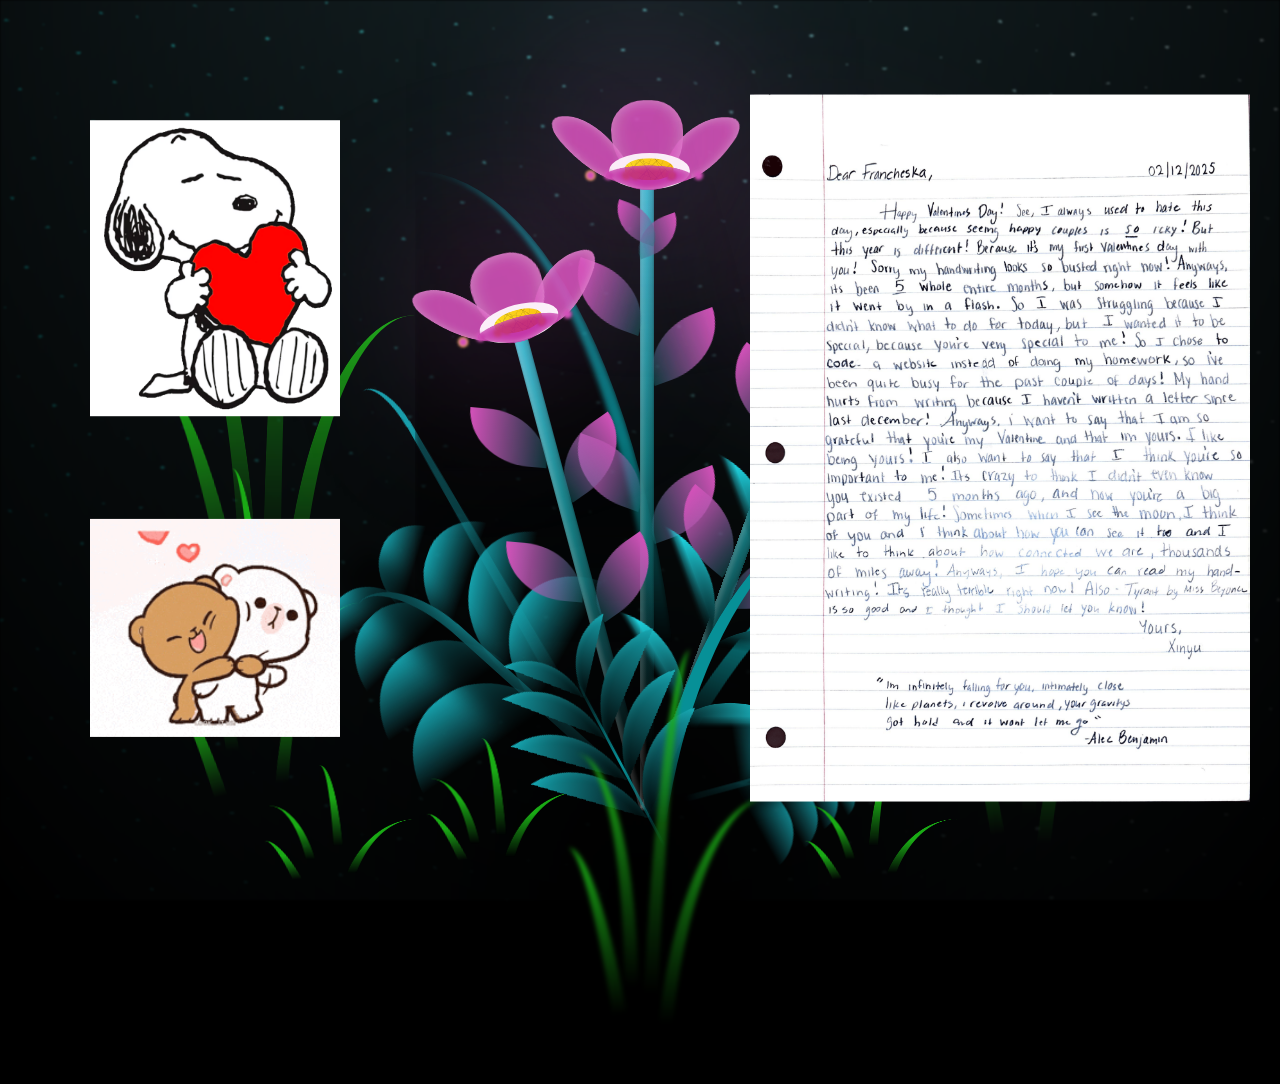
==== commit b7e34bc4: "added mochi bear// changed flower colour" ====
--- a/flower.html
+++ b/flower.html
@@ -10,17 +10,20 @@
 </head>
 <body class="container">
 
-  <h1 id="title"></h1>
-
-
-  <div class="image2-container" style="position: fixed; left: 90px; top: 50%; transform: translateY(-50%); z-index: 1000;">
+  <div class="image2-container" style="position: fixed; left: 90px; top: 30%; transform: translateY(-50%); z-index: 1000;">
     <img src="img/snoopyHoldingHeart.png" alt="snoopyHoldingHeart" class="cute-image2" style="width: 250px;">
 </div>
 
 
-
-
-  <!-- Pembuat code: https://codepen.io/mdusmanansari/pen/BamepLe -->
+<div class="image2-container" style="position: fixed; left: 90px; top: 70%; transform: translateY(-50%); z-index: 1000;">
+  <img src="img/happy mochi bears.gif" alt="happyMochiBears" class="cute-image2" style="width: 250px;">
+</div>
+
+
+<div class="image2-container" style="position: fixed; right: 30px; top: 50%; transform: translateY(-50%); z-index: 1000;">
+  <img src="img/letter.png" alt="letter" class="cute-image2" style="width: 500px;">
+</div>
+
     <div class="night"></div>
     <div class="flowers">
       <div class="flower flower--1">
--- a/css/main.css
+++ b/css/main.css
@@ -34,16 +34,16 @@
                     repeating-linear-gradient(189deg, rgb(0, 0, 0) 0px, rgb(0, 0, 0) 19px, transparent 19px, transparent 22px), 
                     repeating-linear-gradient(148deg, rgb(0, 0, 0) 0px, rgb(0, 0, 0) 19px, transparent 19px, transparent 22px), 
                     linear-gradient(90deg, rgb(0, 255, 250), rgb(240, 240, 240));
-  z-index: -1; /* Send the background to the back */
+  z-index: -1;
 }
 
 
 .flowers {
-  position: fixed;  /* Keeps flowers centered on the screen */
+  position: fixed;
   top: 100%;
   left: 50%;
-  transform: translate(-50%, -50%);  /* Ensures proper centering */
-  z-index: 10; /* Keeps them visible */
+  transform: translate(-50%, -50%);
+  z-index: 10;
   width: auto;
   height: auto;
 }
@@ -167,7 +167,7 @@
   transform: translate(-50%, -100%);
   width: 8vmin;
   height: 8vmin;
-  background-color: #6bf0ff;
+  background-color: #d351b9;
   filter: blur(10vmin);
 }
 .flower__leaf {
@@ -177,8 +177,8 @@
   width: 8vmin;
   height: 11vmin;
   border-radius: 51% 49% 47% 53%/44% 45% 55% 69%;
-  background-color: #a7ffee;
-  background-image: linear-gradient(to top, #54b8aa, #a7ffee);
+  background-color: #d351b9;
+  background-image: linear-gradient(to top, #d351b9, #d351b9);
   transform-origin: bottom center;
   opacity: 0.9;
   box-shadow: inset 0 0 2vmin rgba(255, 255, 255, 0.5);
@@ -198,7 +198,7 @@
   transform-origin: bottom left;
   border-radius: 4vmin 10vmin 4vmin 4vmin;
   transform: translate(0%, 18%) rotateX(70deg) rotate(-43deg);
-  background-image: linear-gradient(to top, #39c6d6, #a7ffee);
+  background-image: linear-gradient(to top, #b70894, #b70894);
   z-index: 1;
   opacity: 0.8;
 }
@@ -240,7 +240,7 @@
   height: var(--h);
   border-top-right-radius: var(--h);
   border-bottom-left-radius: var(--h);
-  background-image: linear-gradient(to top, rgba(20, 117, 122, 0.4), #39c6d6);
+  background-image: linear-gradient(to top, rgba(20, 117, 122, 0.4), #d351b9);
 }
 .flower__line__leaf--1 {
   transform: rotate(70deg) rotateY(30deg);
@@ -284,7 +284,7 @@
           animation: light-ans 4s linear infinite backwards;
 }
 .flower__light:nth-child(odd) {
-  background-color: #23f0ff;
+  background-color: #d351b9;
 }
 .flower__light--1 {
   left: -2vmin;
